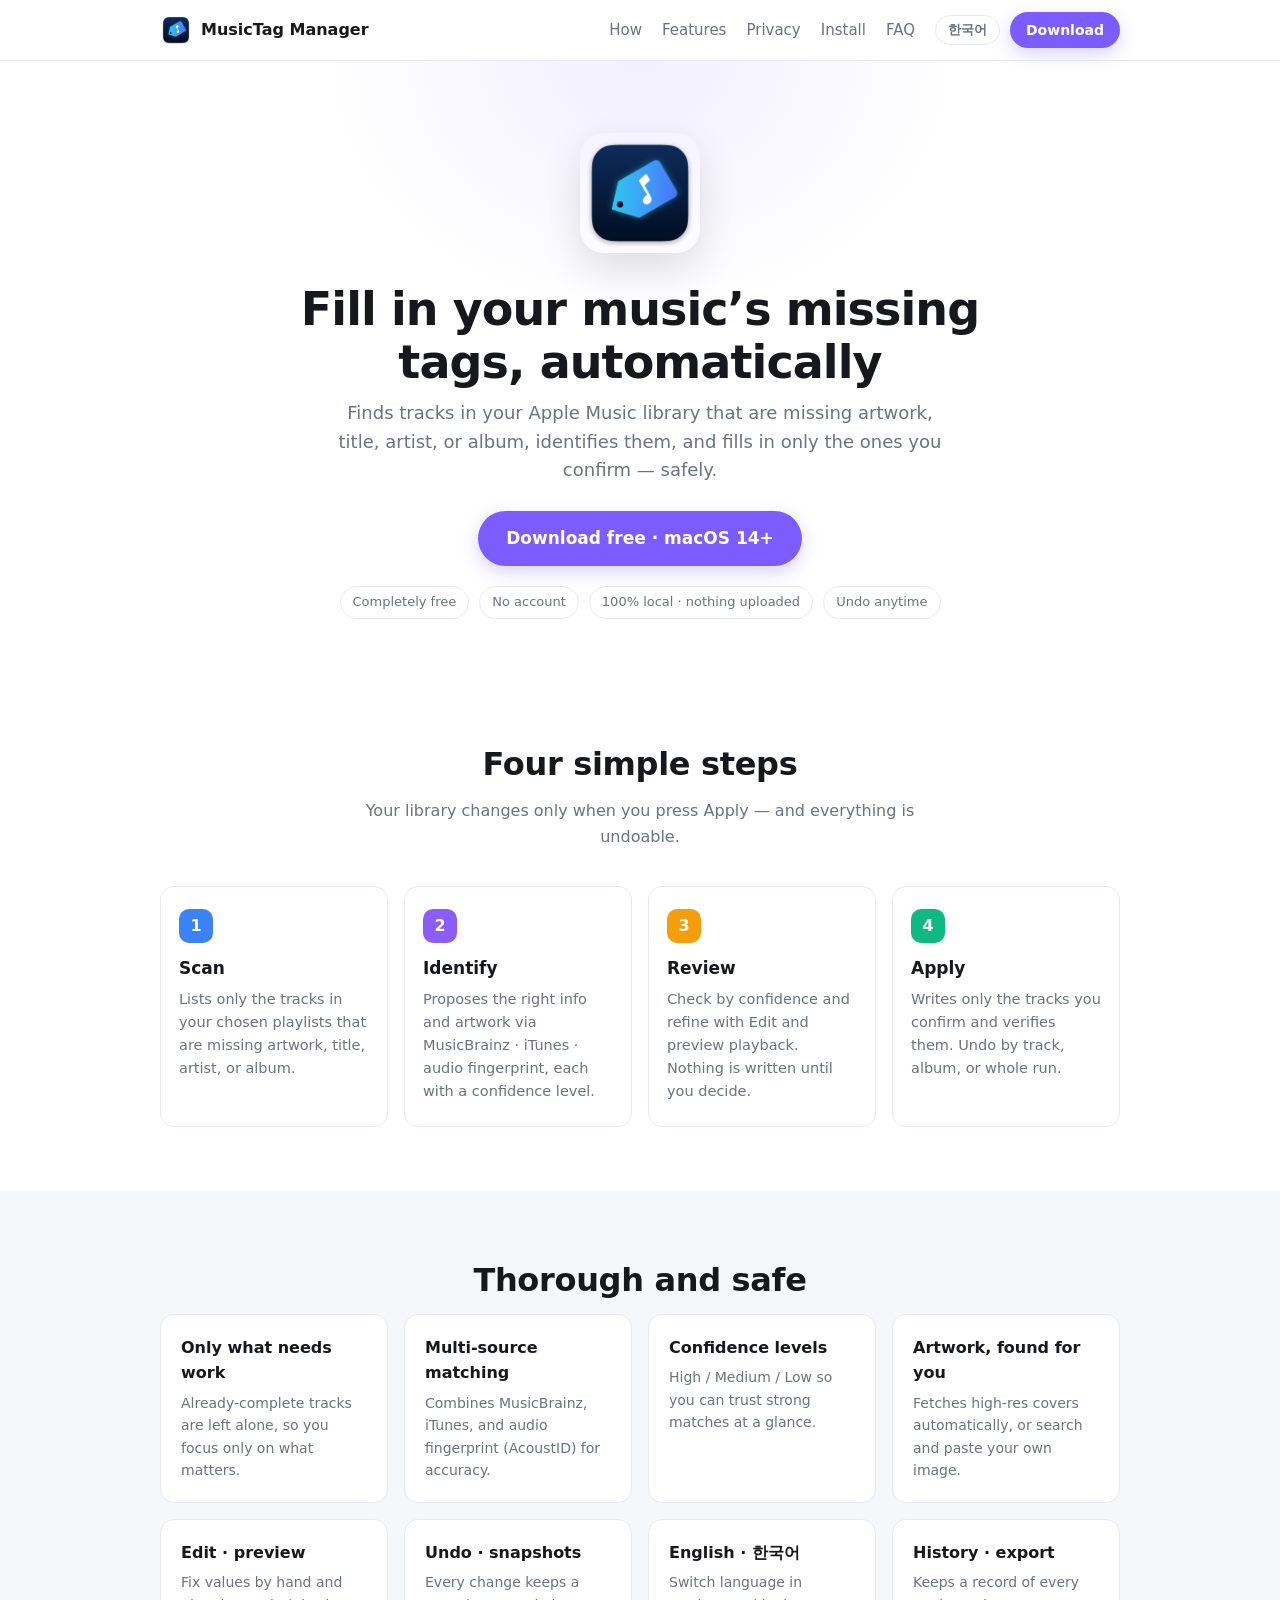
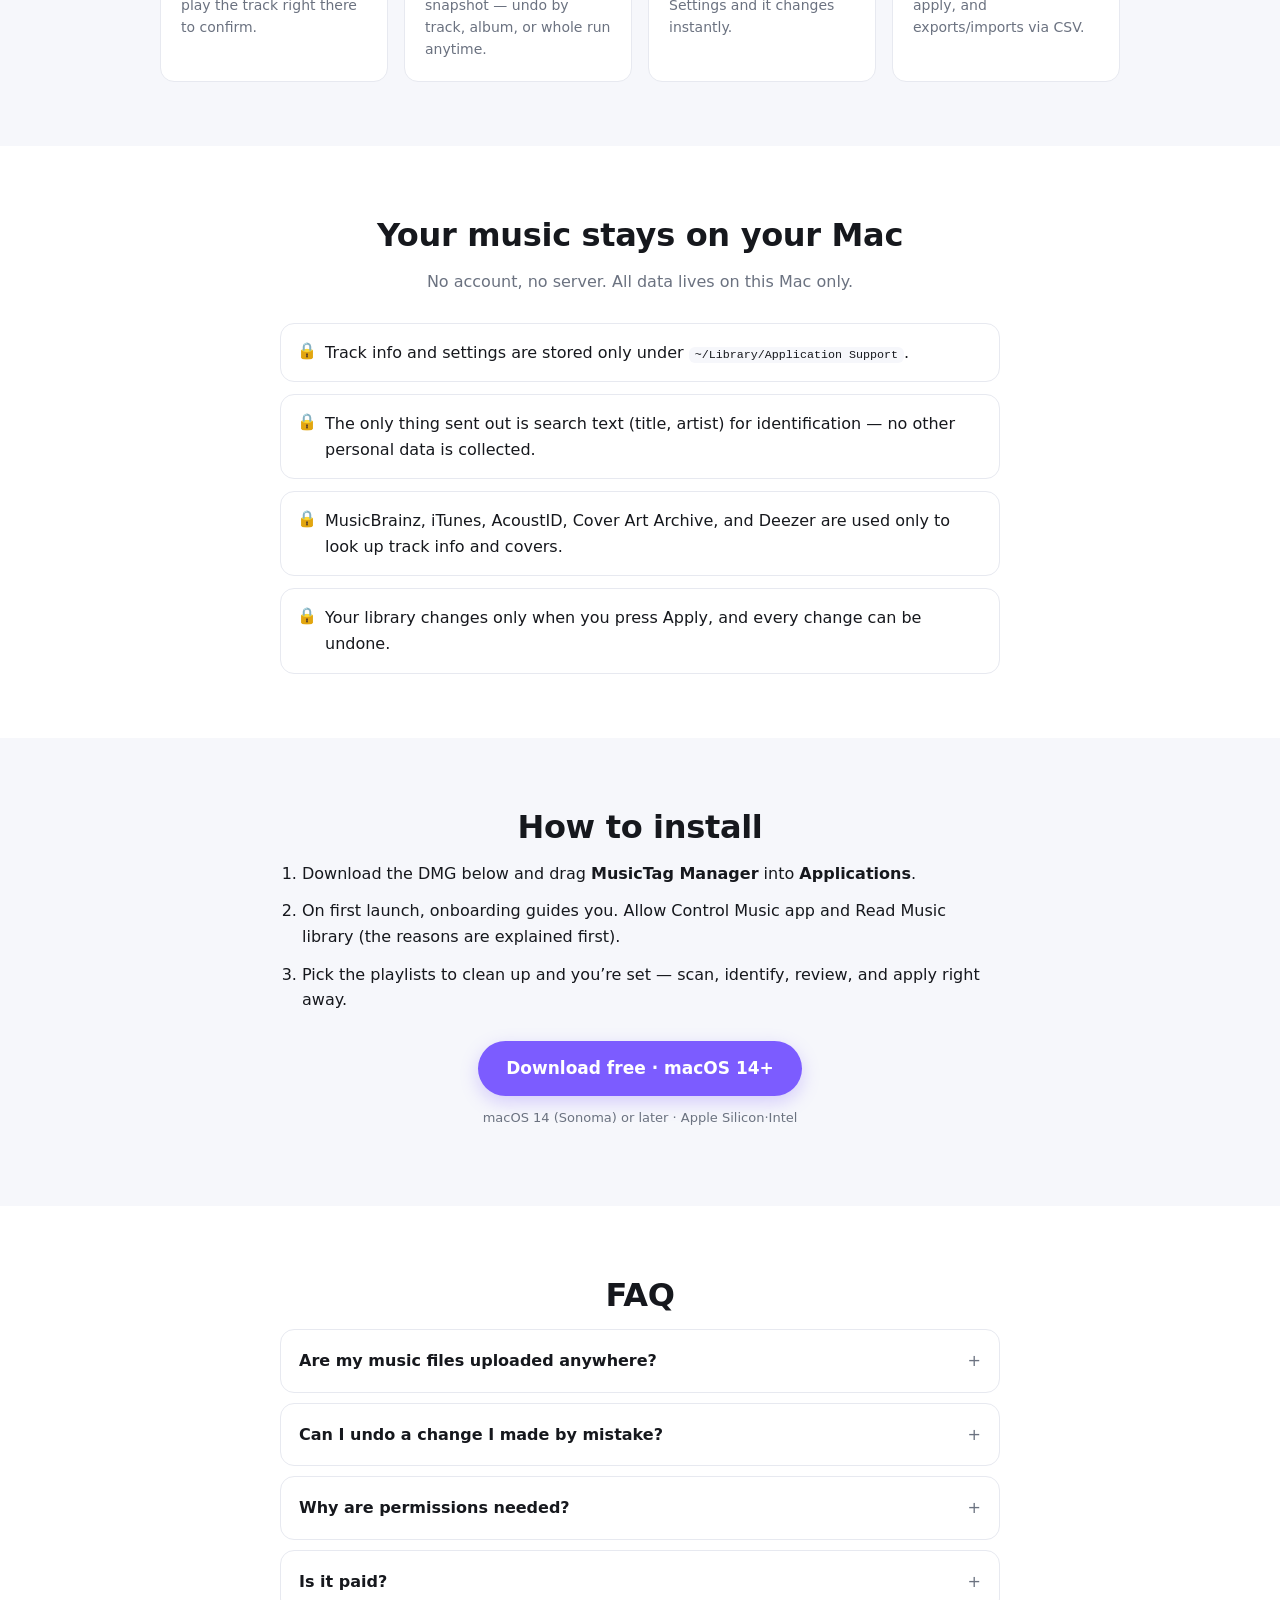
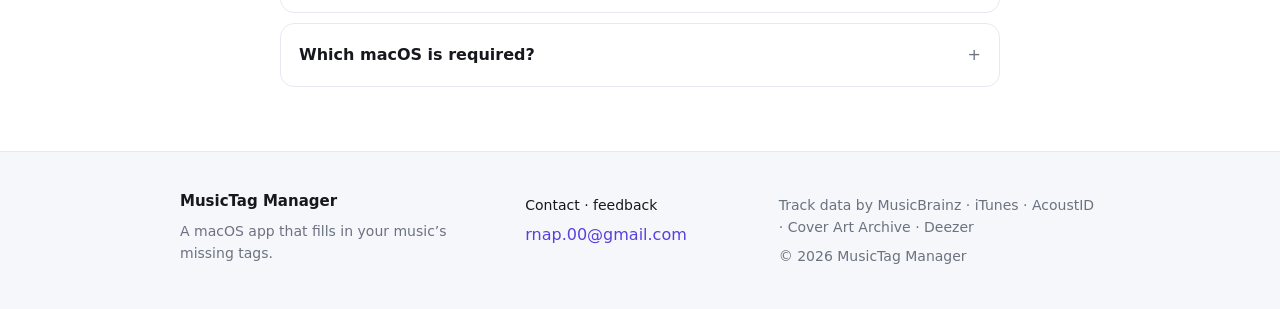
==== website/index.html @ 5c916a59 "MusicTag Manager 1.0.0" ====
<!DOCTYPE html>
<html lang="ko" data-lang="ko">
<head>
  <meta charset="UTF-8" />
  <meta name="viewport" content="width=device-width, initial-scale=1.0" />
  <title>MusicTag Manager — 비어 있는 곡 정보를 알아서 채우다</title>
  <meta name="description" content="Apple Music 보관함에서 앨범커버·제목·가수·앨범이 비어 있는 곡을 찾아 자동으로 식별하고, 확인한 곡만 안전하게 채워 주는 macOS 앱. 무료 · 계정 불필요 · 100% 로컬." />
  <meta property="og:title" content="MusicTag Manager" />
  <meta property="og:description" content="비어 있는 곡 정보를 알아서 채우는 macOS 앱. 무료 · 계정 불필요 · 100% 로컬." />
  <meta property="og:image" content="assets/icon.png" />
  <meta property="og:type" content="website" />
  <link rel="icon" href="assets/icon.png" />
  <link rel="stylesheet" href="styles.css" />
</head>
<body>
  <header class="nav">
    <a class="brand" href="#top">
      <img src="assets/icon.png" alt="MusicTag Manager" width="32" height="32" />
      <span>MusicTag&nbsp;Manager</span>
    </a>
    <nav class="nav-links">
      <a href="#how" data-i18n="nav.how">사용법</a>
      <a href="#features" data-i18n="nav.features">기능</a>
      <a href="#privacy" data-i18n="nav.privacy">개인정보</a>
      <a href="#install" data-i18n="nav.install">설치</a>
      <a href="#faq">FAQ</a>
    </nav>
    <div class="nav-actions">
      <button class="lang-toggle" id="langToggle" type="button" aria-label="Language">EN</button>
      <a class="btn btn-sm js-download" href="#install" data-i18n="nav.download">다운로드</a>
    </div>
  </header>

  <main id="top">
    <!-- Hero -->
    <section class="hero">
      <img class="hero-icon" src="assets/icon.png" alt="MusicTag Manager" width="120" height="120" />
      <h1 data-i18n="hero.title">비어 있는 곡 정보, 알아서 채우다</h1>
      <p class="hero-sub" data-i18n="hero.sub">Apple Music 보관함에서 앨범커버·제목·가수·앨범이 비어 있는 곡을 찾아 자동으로 식별하고, 당신이 확인한 곡만 안전하게 채웁니다.</p>
      <div class="hero-cta">
        <a class="btn btn-lg js-download" href="#install"><span data-i18n="hero.download">무료 다운로드</span> · macOS 14+</a>
      </div>
      <ul class="badges">
        <li data-i18n="badge.free">완전 무료</li>
        <li data-i18n="badge.noAccount">계정 불필요</li>
        <li data-i18n="badge.local">100% 로컬 · 외부 전송 없음</li>
        <li data-i18n="badge.undo">언제든 되돌리기</li>
      </ul>
    </section>

    <!-- How it works -->
    <section id="how" class="section">
      <h2 data-i18n="how.title">네 단계로 끝</h2>
      <p class="section-sub" data-i18n="how.sub">보관함은 ‘적용’을 누를 때만 바뀌고, 모든 변경은 되돌릴 수 있습니다.</p>
      <ol class="steps">
        <li class="step">
          <div class="step-badge" style="--c:#3B82F6">1</div>
          <h3 data-i18n="how.scan.t">스캔</h3>
          <p data-i18n="how.scan.d">선택한 플레이리스트에서 앨범커버·제목·가수·앨범이 비어 있는 곡만 추려 보여 줍니다.</p>
        </li>
        <li class="step">
          <div class="step-badge" style="--c:#8B5CF6">2</div>
          <h3 data-i18n="how.identify.t">식별</h3>
          <p data-i18n="how.identify.d">MusicBrainz · iTunes · 오디오 지문으로 올바른 정보와 앨범커버를 신뢰도와 함께 제안합니다.</p>
        </li>
        <li class="step">
          <div class="step-badge" style="--c:#F59E0B">3</div>
          <h3 data-i18n="how.review.t">검토</h3>
          <p data-i18n="how.review.d">신뢰도별로 확인하고, 직접 수정·미리 듣기로 다듬습니다. 결정 전엔 아무것도 기록되지 않습니다.</p>
        </li>
        <li class="step">
          <div class="step-badge" style="--c:#10B981">4</div>
          <h3 data-i18n="how.apply.t">적용</h3>
          <p data-i18n="how.apply.d">확인한 곡만 Music 보관함에 기록하고 다시 읽어 확인합니다. 곡·앨범·작업 단위로 되돌릴 수 있습니다.</p>
        </li>
      </ol>
    </section>

    <!-- Features -->
    <section id="features" class="section alt">
      <h2 data-i18n="feat.title">꼼꼼하고 안전하게</h2>
      <div class="cards">
        <div class="card">
          <h3 data-i18n="feat.scan.t">빈 항목만 콕 집어</h3>
          <p data-i18n="feat.scan.d">이미 완비된 곡은 건드리지 않아, 손봐야 할 곡에만 집중합니다.</p>
        </div>
        <div class="card">
          <h3 data-i18n="feat.sources.t">여러 소스로 식별</h3>
          <p data-i18n="feat.sources.d">MusicBrainz·iTunes·오디오 지문(AcoustID)을 함께 써서 더 정확하게 찾습니다.</p>
        </div>
        <div class="card">
          <h3 data-i18n="feat.confidence.t">신뢰도 표시</h3>
          <p data-i18n="feat.confidence.d">높음·보통·낮음으로 표시돼 확실한 결과를 한눈에 믿고 쓸 수 있습니다.</p>
        </div>
        <div class="card">
          <h3 data-i18n="feat.artwork.t">앨범커버 자동·검색</h3>
          <p data-i18n="feat.artwork.d">고해상도 커버를 자동으로 찾고, 직접 검색하거나 이미지를 붙여 넣을 수도 있습니다.</p>
        </div>
        <div class="card">
          <h3 data-i18n="feat.edit.t">직접 수정 · 미리 듣기</h3>
          <p data-i18n="feat.edit.d">값을 손으로 고치고, 그 자리에서 곡을 재생해 확인할 수 있습니다.</p>
        </div>
        <div class="card">
          <h3 data-i18n="feat.undo.t">되돌리기 · 스냅샷</h3>
          <p data-i18n="feat.undo.d">적용 전 상태를 스냅샷으로 남겨, 곡·앨범·작업 단위로 언제든 되돌립니다.</p>
        </div>
        <div class="card">
          <h3 data-i18n="feat.lang.t">한국어 · English</h3>
          <p data-i18n="feat.lang.d">설정에서 언어를 바꾸면 즉시 전환됩니다.</p>
        </div>
        <div class="card">
          <h3 data-i18n="feat.history.t">작업 이력 · 내보내기</h3>
          <p data-i18n="feat.history.d">모든 적용 기록을 남기고, CSV로 내보내거나 가져올 수 있습니다.</p>
        </div>
      </div>
    </section>

    <!-- Privacy -->
    <section id="privacy" class="section">
      <h2 data-i18n="priv.title">당신의 음악은 당신의 기기에</h2>
      <p class="section-sub center" data-i18n="priv.sub">계정도, 서버도 없습니다. 모든 데이터는 이 Mac에만 저장됩니다.</p>
      <ul class="priv-list">
        <li data-i18n="priv.1">곡 정보와 설정은 <code>~/Library/Application&nbsp;Support</code> 아래에만 저장됩니다.</li>
        <li data-i18n="priv.2">외부로 보내는 것은 식별을 위한 제목·가수 등 검색어뿐이며, 그 외 개인정보는 수집하지 않습니다.</li>
        <li data-i18n="priv.3">MusicBrainz·iTunes·AcoustID·Cover Art Archive·Deezer는 곡 정보와 커버를 조회하는 데만 쓰입니다.</li>
        <li data-i18n="priv.4">보관함은 당신이 ‘적용’을 누를 때만 바뀌고, 언제든 되돌릴 수 있습니다.</li>
      </ul>
    </section>

    <!-- Install -->
    <section id="install" class="section alt">
      <h2 data-i18n="install.title">설치 방법</h2>
      <ol class="install-steps">
        <li><span data-i18n="install.1">아래 버튼으로 DMG를 내려받아 <b>MusicTag&nbsp;Manager</b>를 <b>응용 프로그램</b>으로 끌어다 놓습니다.</span></li>
        <li><span data-i18n="install.2">처음 실행하면 온보딩이 안내합니다. Music 앱 제어와 보관함 읽기 권한을 허용해 주세요(이유를 먼저 설명합니다).</span></li>
        <li><span data-i18n="install.3">정리할 플레이리스트를 고르면 준비 끝 — 스캔·식별·검토·적용으로 바로 이어집니다.</span></li>
      </ol>
      <div class="install-cta">
        <a class="btn btn-lg js-download" href="#"><span data-i18n="hero.download">무료 다운로드</span> · macOS 14+</a>
        <p class="req" data-i18n="install.req">macOS 14(Sonoma) 이상 · Apple&nbsp;Silicon·Intel</p>
      </div>
    </section>

    <!-- FAQ -->
    <section id="faq" class="section">
      <h2>FAQ</h2>
      <div class="faq">
        <details>
          <summary data-i18n="faq.q1">내 음악 파일이 외부로 전송되나요?</summary>
          <p data-i18n="faq.a1">아니요. 오디오 파일은 기기를 벗어나지 않습니다. 식별을 위해 제목·가수 같은 텍스트 검색어와 오디오 지문(해시)만 조회에 사용됩니다.</p>
        </details>
        <details>
          <summary data-i18n="faq.q2">실수로 바꾼 걸 되돌릴 수 있나요?</summary>
          <p data-i18n="faq.a2">네. 적용 전 상태를 스냅샷으로 남겨, 곡·앨범·작업 단위로 언제든 되돌릴 수 있습니다.</p>
        </details>
        <details>
          <summary data-i18n="faq.q3">왜 권한이 필요한가요?</summary>
          <p data-i18n="faq.a3">보관함의 곡 정보를 ‘읽기’ 위해 미디어 접근, 변경을 ‘쓰기’ 위해 Music 앱 제어 권한이 필요합니다. 두 권한 모두 Mac 안에서만 쓰입니다.</p>
        </details>
        <details>
          <summary data-i18n="faq.q4">유료인가요?</summary>
          <p data-i18n="faq.a4">무료입니다. 계정 생성이나 개인정보 제공도 필요 없습니다.</p>
        </details>
        <details>
          <summary data-i18n="faq.q5">어떤 macOS가 필요한가요?</summary>
          <p data-i18n="faq.a5">macOS 14 (Sonoma) 이상에서 동작합니다. Apple Silicon과 Intel 모두 지원합니다.</p>
        </details>
      </div>
    </section>
  </main>

  <footer class="footer">
    <div class="footer-inner">
      <div>
        <strong>MusicTag Manager</strong>
        <p class="muted" data-i18n="footer.tag">비어 있는 곡 정보를 알아서 채우는 macOS 앱.</p>
      </div>
      <div>
        <p data-i18n="footer.contact">문의·피드백</p>
        <a href="mailto:rnap.00@gmail.com">rnap.00@gmail.com</a>
      </div>
      <div>
        <p class="muted" data-i18n="footer.credits">곡 정보 제공: MusicBrainz · iTunes · AcoustID · Cover Art Archive · Deezer</p>
        <p class="muted">© <span id="year"></span> MusicTag Manager</p>
      </div>
    </div>
  </footer>

  <script src="app.js"></script>
</body>
</html>
---- website/styles.css ----
:root {
  --bg: #ffffff;
  --bg-alt: #f6f7fb;
  --text: #16181d;
  --muted: #6b7280;
  --line: #e7e9f0;
  --accent: #7c5cff;
  --accent-ink: #5a3fe0;
  --radius: 14px;
  --maxw: 960px;
  font-family: -apple-system, BlinkMacSystemFont, "SF Pro Text", "Helvetica Neue",
    "Apple SD Gothic Neo", "Pretendard", system-ui, sans-serif;
}

* { box-sizing: border-box; }

html { scroll-behavior: smooth; }

body {
  margin: 0;
  color: var(--text);
  background: var(--bg);
  line-height: 1.6;
  -webkit-font-smoothing: antialiased;
}

a { color: var(--accent-ink); text-decoration: none; }
a:hover { text-decoration: underline; }

/* Nav */
.nav {
  position: sticky; top: 0; z-index: 10;
  display: flex; align-items: center; gap: 20px;
  padding: 12px max(16px, calc((100% - var(--maxw)) / 2));
  background: rgba(255, 255, 255, 0.82);
  backdrop-filter: saturate(180%) blur(14px);
  border-bottom: 1px solid var(--line);
}
.brand { display: flex; align-items: center; gap: 9px; font-weight: 700; color: var(--text); }
.brand:hover { text-decoration: none; }
.brand img { border-radius: 8px; }
.nav-links { display: flex; gap: 20px; margin-left: auto; }
.nav-links a { color: var(--muted); font-size: 15px; }
.nav-links a:hover { color: var(--text); text-decoration: none; }
.nav-actions { display: flex; align-items: center; gap: 10px; }
.lang-toggle {
  border: 1px solid var(--line); background: #fff; color: var(--muted);
  border-radius: 999px; padding: 5px 12px; font-size: 13px; font-weight: 600; cursor: pointer;
}
.lang-toggle:hover { color: var(--text); border-color: #cfd3e0; }

/* Buttons */
.btn {
  display: inline-block; background: var(--accent); color: #fff !important;
  border-radius: 999px; font-weight: 600; text-align: center;
  box-shadow: 0 6px 18px rgba(124, 92, 255, 0.28);
}
.btn:hover { text-decoration: none; background: var(--accent-ink); }
.btn-sm { padding: 7px 16px; font-size: 14px; }
.btn-lg { padding: 14px 28px; font-size: 17px; }

/* Hero */
.hero {
  text-align: center;
  padding: 72px 20px 56px;
  max-width: 760px; margin: 0 auto;
  background:
    radial-gradient(60% 60% at 50% 0%, rgba(124, 92, 255, 0.10), transparent 70%);
}
.hero-icon { border-radius: 24px; box-shadow: 0 16px 40px rgba(0,0,0,0.12); }
.hero h1 { font-size: clamp(30px, 5vw, 46px); line-height: 1.15; margin: 22px 0 10px; letter-spacing: -0.02em; }
.hero-sub { font-size: 18px; color: var(--muted); margin: 0 auto 26px; max-width: 620px; }
.hero-cta { margin-bottom: 20px; }
.badges {
  list-style: none; padding: 0; margin: 0;
  display: flex; flex-wrap: wrap; justify-content: center; gap: 8px 10px;
}
.badges li {
  font-size: 13px; color: var(--muted);
  border: 1px solid var(--line); border-radius: 999px; padding: 5px 12px; background: #fff;
}

/* Sections */
.section { padding: 64px max(20px, calc((100% - var(--maxw)) / 2)); }
.section.alt { background: var(--bg-alt); }
.section h2 { font-size: clamp(24px, 3.4vw, 32px); text-align: center; margin: 0 0 8px; letter-spacing: -0.01em; }
.section-sub { text-align: center; color: var(--muted); margin: 0 auto 36px; max-width: 620px; }
.section-sub.center { margin-bottom: 28px; }

/* Steps */
.steps { list-style: none; padding: 0; margin: 0; display: grid; grid-template-columns: repeat(4, 1fr); gap: 16px; }
.step { background: #fff; border: 1px solid var(--line); border-radius: var(--radius); padding: 22px 18px; }
.section.alt .step { background: var(--bg-alt); }
.step-badge {
  width: 34px; height: 34px; border-radius: 10px; display: grid; place-items: center;
  font-weight: 700; color: #fff; background: var(--c, var(--accent)); margin-bottom: 12px;
}
.step h3 { margin: 0 0 6px; font-size: 17px; }
.step p { margin: 0; color: var(--muted); font-size: 14.5px; }

/* Feature cards */
.cards { display: grid; grid-template-columns: repeat(4, 1fr); gap: 16px; }
.card { background: #fff; border: 1px solid var(--line); border-radius: var(--radius); padding: 20px; }
.card h3 { margin: 0 0 6px; font-size: 16px; }
.card p { margin: 0; color: var(--muted); font-size: 14px; }

/* Privacy */
.priv-list { max-width: 720px; margin: 0 auto; padding: 0; list-style: none; display: grid; gap: 12px; }
.priv-list li {
  background: #fff; border: 1px solid var(--line); border-radius: var(--radius);
  padding: 16px 18px; color: var(--text); position: relative; padding-left: 44px;
}
.priv-list li::before {
  content: "🔒"; position: absolute; left: 16px; top: 14px; font-size: 16px;
}
code { background: var(--bg-alt); padding: 1px 6px; border-radius: 6px; font-size: 0.9em; }

/* Install */
.install-steps { max-width: 720px; margin: 0 auto 28px; padding-left: 22px; display: grid; gap: 12px; }
.install-steps li { color: var(--text); }
.install-cta { text-align: center; }
.req { color: var(--muted); font-size: 13px; margin-top: 12px; }

/* FAQ */
.faq { max-width: 720px; margin: 0 auto; display: grid; gap: 10px; }
.faq details {
  background: #fff; border: 1px solid var(--line); border-radius: var(--radius); padding: 4px 18px;
}
.faq summary { cursor: pointer; font-weight: 600; padding: 14px 0; list-style: none; }
.faq summary::-webkit-details-marker { display: none; }
.faq summary::after { content: "+"; float: right; color: var(--muted); font-weight: 400; }
.faq details[open] summary::after { content: "–"; }
.faq p { margin: 0 0 14px; color: var(--muted); }

/* Footer */
.footer { border-top: 1px solid var(--line); background: var(--bg-alt); }
.footer-inner {
  max-width: var(--maxw); margin: 0 auto; padding: 36px 20px;
  display: grid; grid-template-columns: 1.4fr 1fr 1.4fr; gap: 24px;
}
.footer strong { font-size: 15px; }
.footer p { margin: 6px 0; font-size: 14px; }
.muted { color: var(--muted); }

/* Responsive */
@media (max-width: 860px) {
  .steps, .cards { grid-template-columns: repeat(2, 1fr); }
  .nav-links { display: none; }
  .footer-inner { grid-template-columns: 1fr; }
}
@media (max-width: 480px) {
  .steps, .cards { grid-template-columns: 1fr; }
}
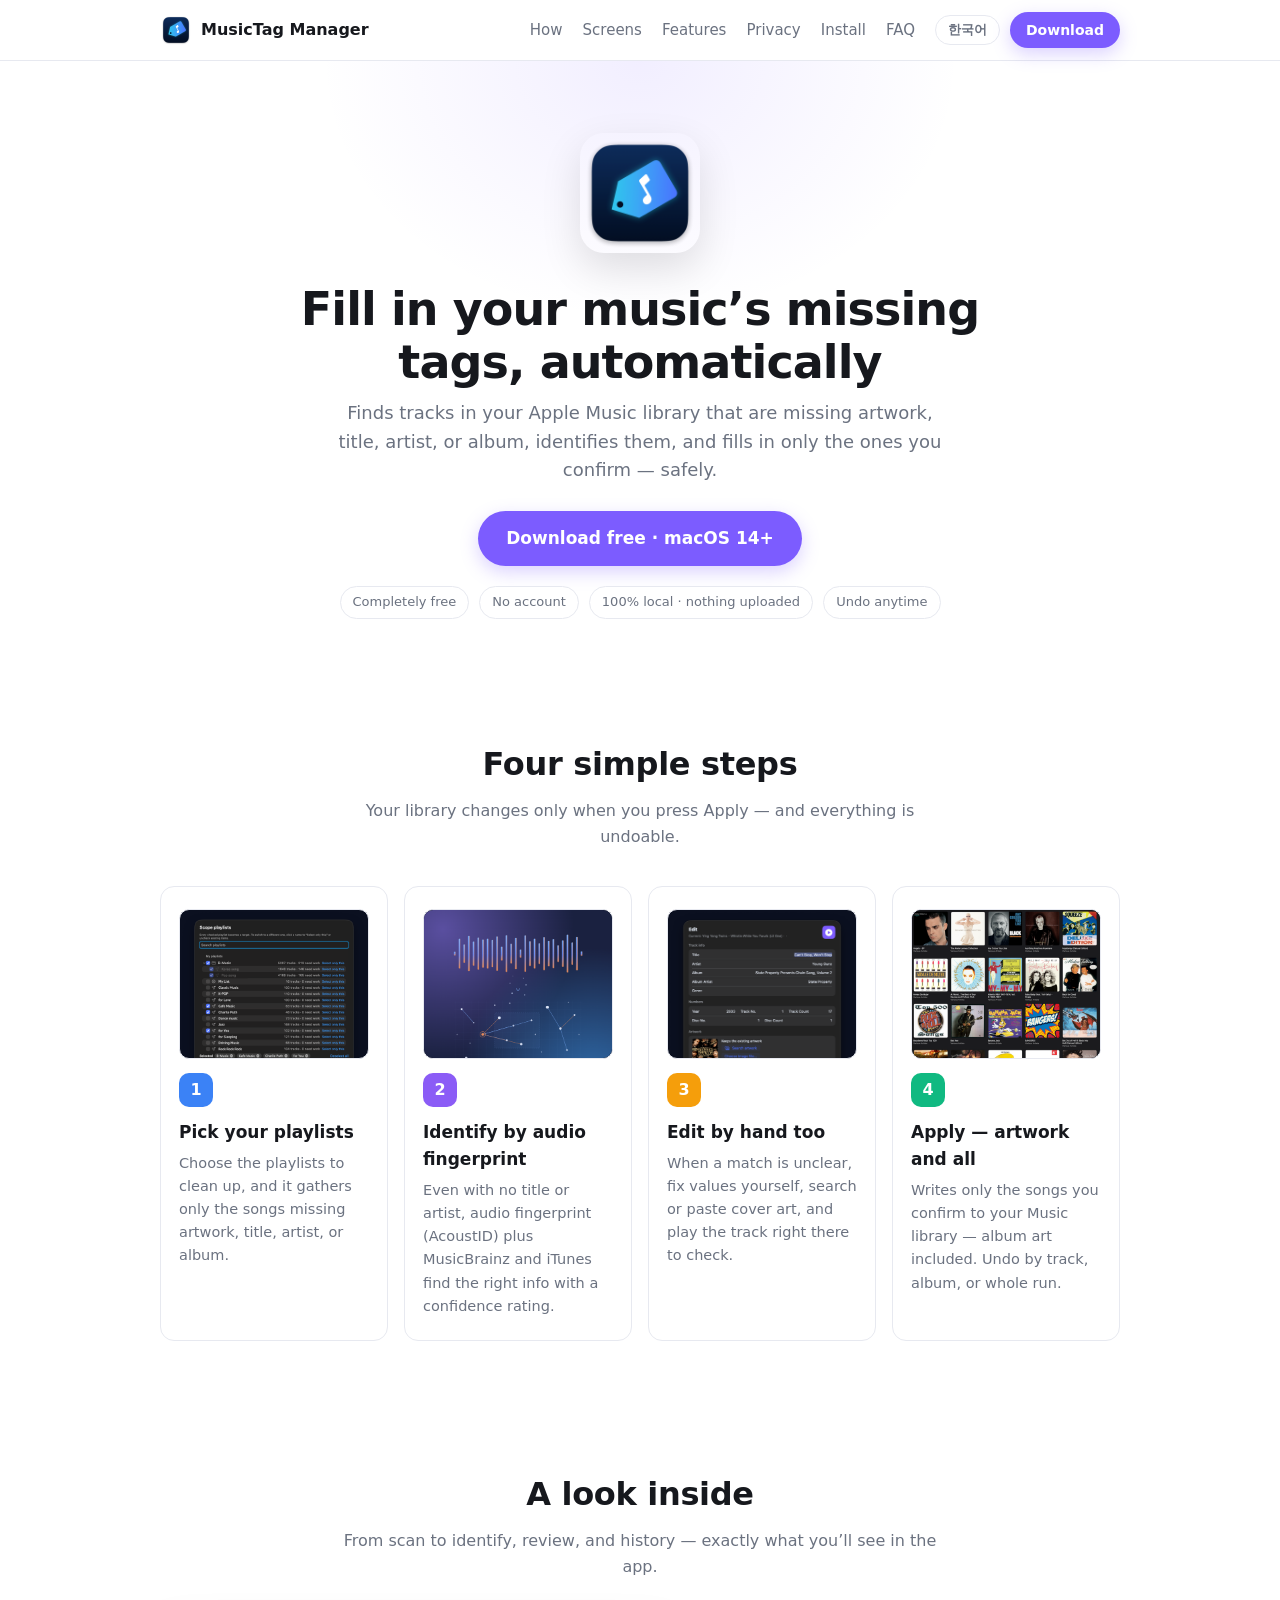
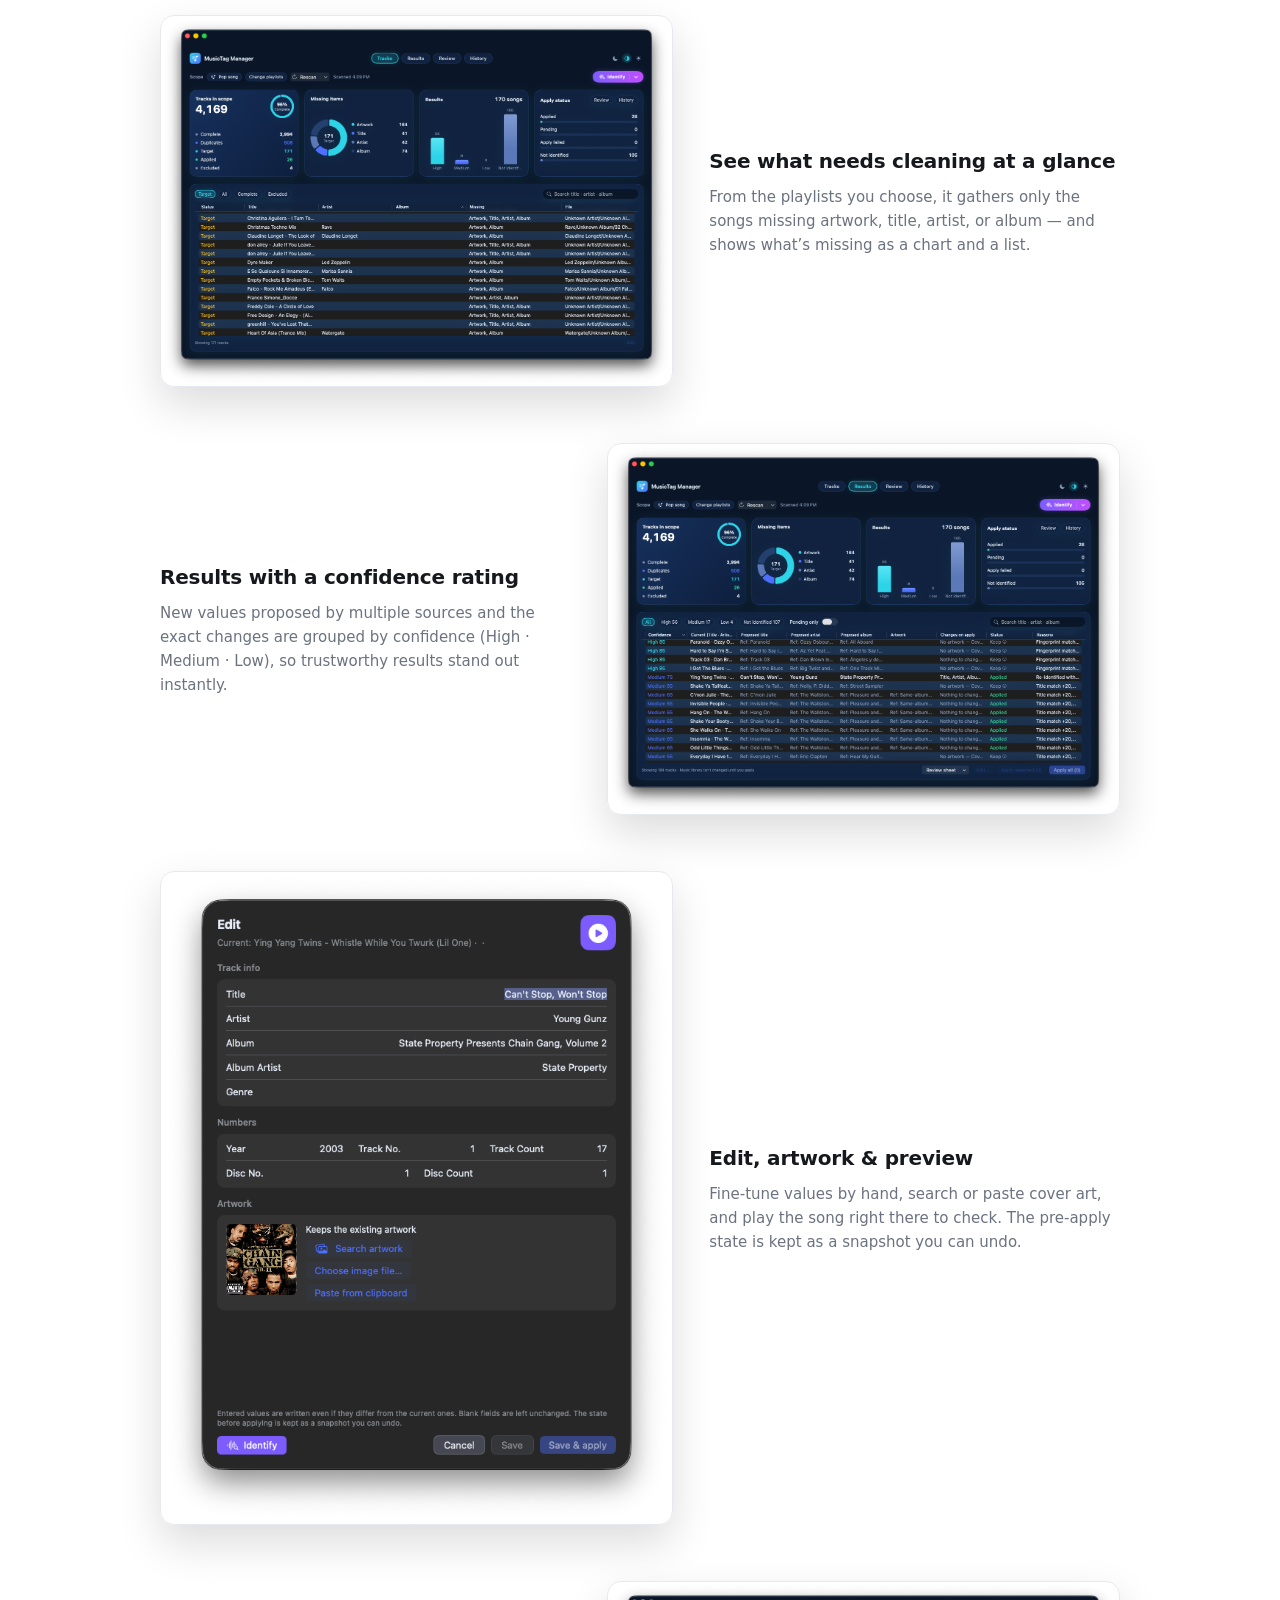
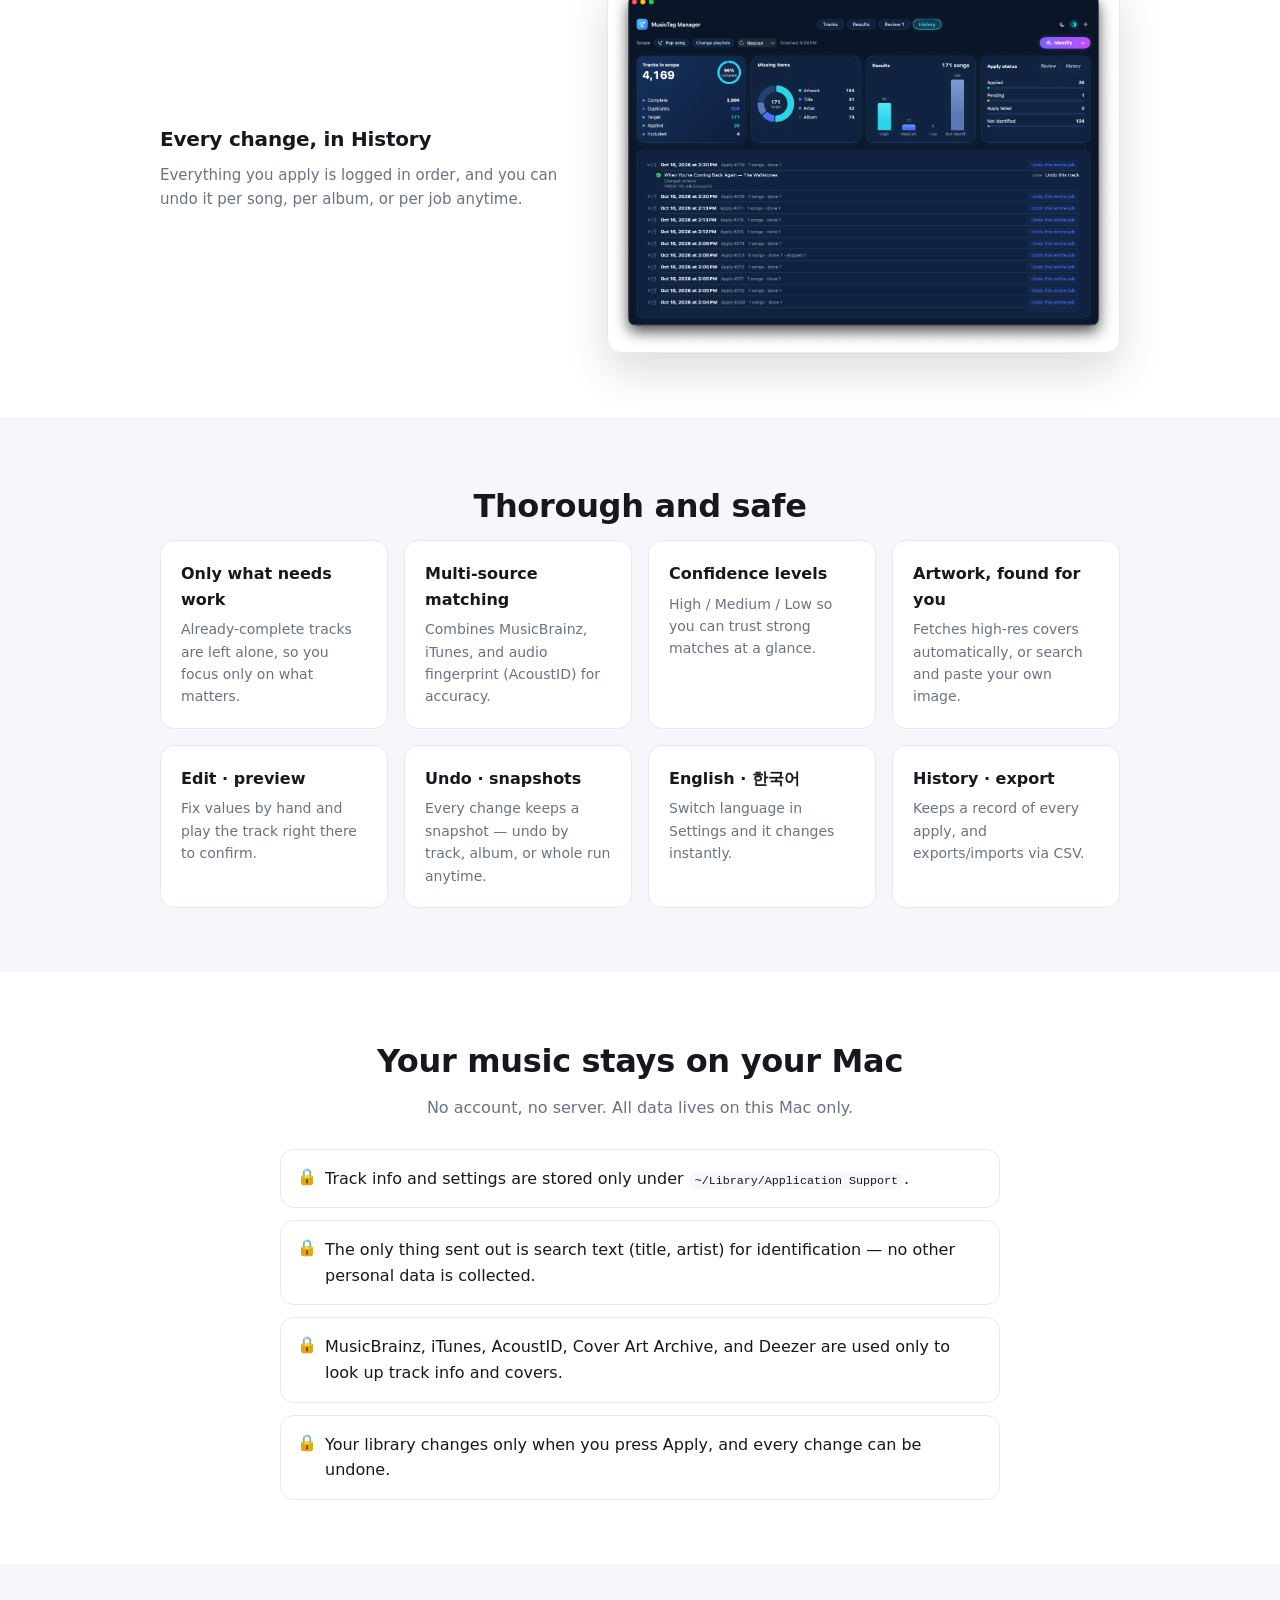
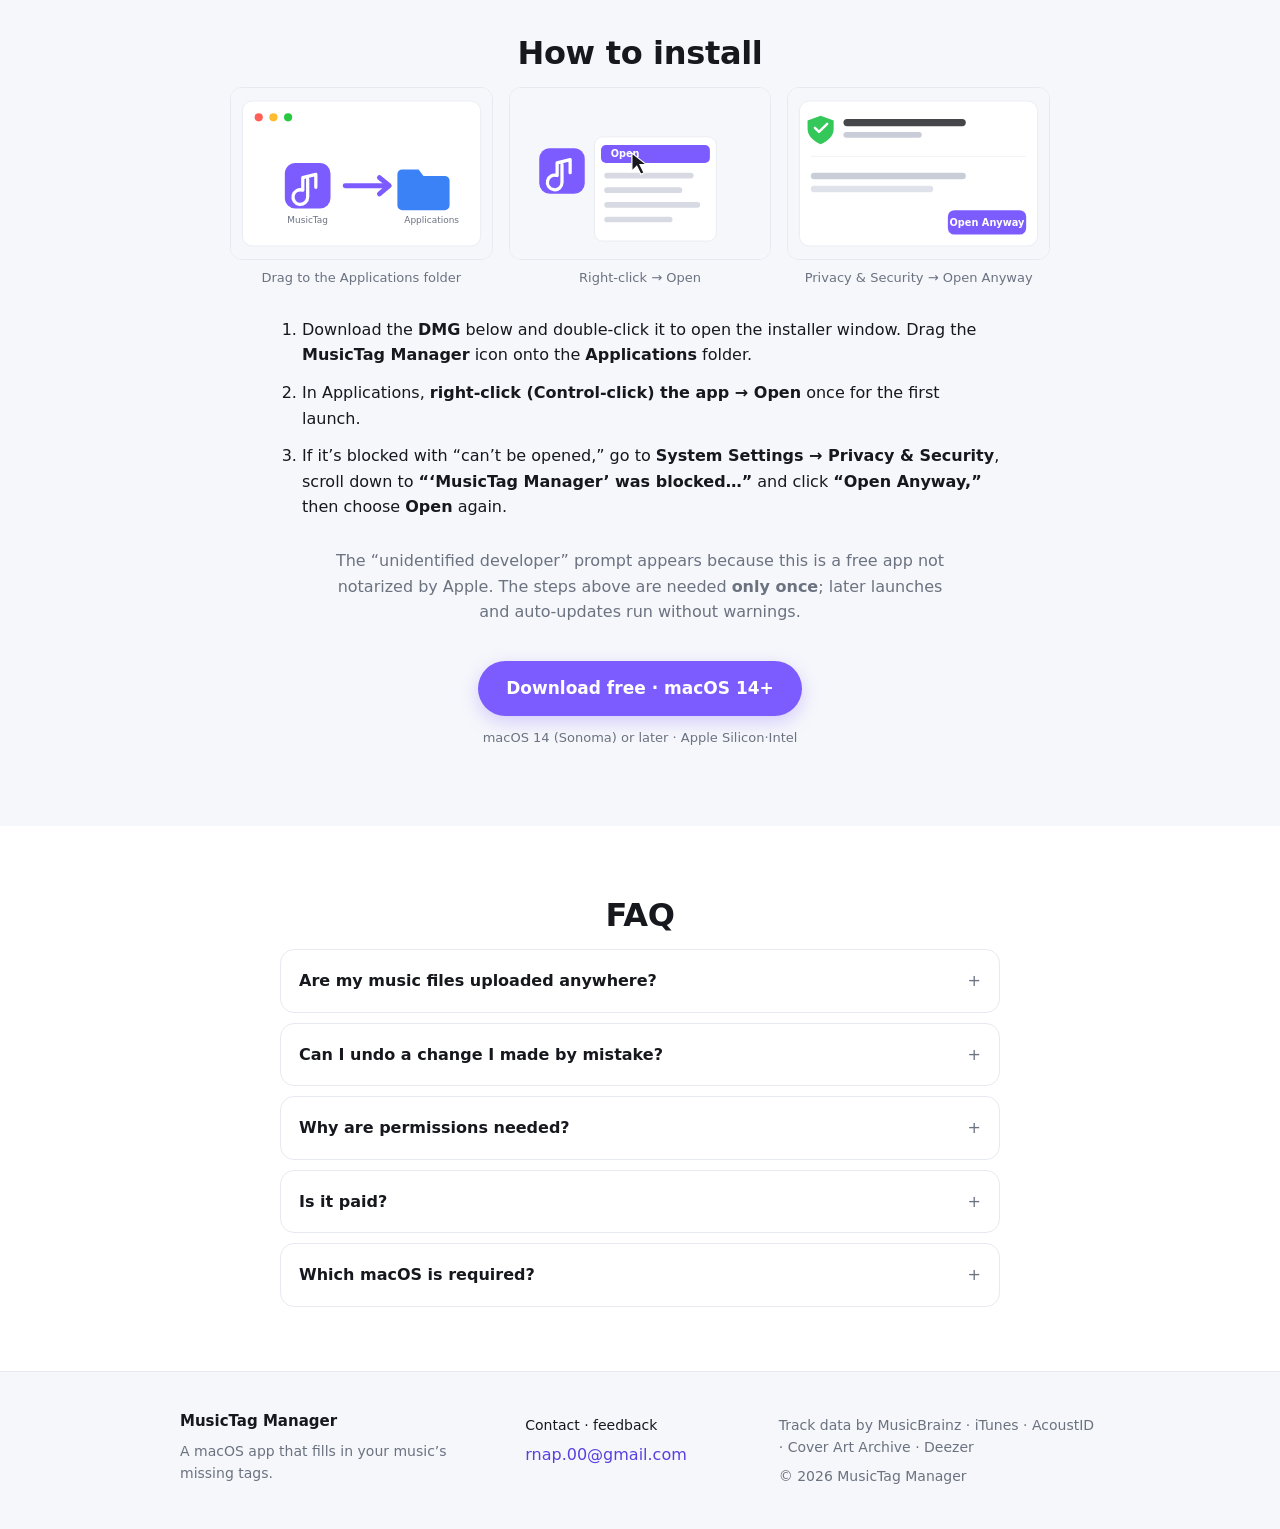
==== commit 872266e4: "v1.0.1: onboarding screenshots, website updates, apply/review fixes App - Onboarding '사용 방법': real a" ====
--- a/website/index.html
+++ b/website/index.html
@@ -20,6 +20,7 @@
     </a>
     <nav class="nav-links">
       <a href="#how" data-i18n="nav.how">사용법</a>
+      <a href="#screens" data-i18n="nav.screens">화면</a>
       <a href="#features" data-i18n="nav.features">기능</a>
       <a href="#privacy" data-i18n="nav.privacy">개인정보</a>
       <a href="#install" data-i18n="nav.install">설치</a>
@@ -54,26 +55,66 @@
       <p class="section-sub" data-i18n="how.sub">보관함은 ‘적용’을 누를 때만 바뀌고, 모든 변경은 되돌릴 수 있습니다.</p>
       <ol class="steps">
         <li class="step">
+          <img class="step-shot" src="assets/step-1-playlist.png" alt="" loading="lazy" />
           <div class="step-badge" style="--c:#3B82F6">1</div>
-          <h3 data-i18n="how.scan.t">스캔</h3>
-          <p data-i18n="how.scan.d">선택한 플레이리스트에서 앨범커버·제목·가수·앨범이 비어 있는 곡만 추려 보여 줍니다.</p>
-        </li>
-        <li class="step">
+          <h3 data-i18n="how.scan.t">플레이 리스트 선택</h3>
+          <p data-i18n="how.scan.d">정리할 플레이리스트를 고르면, 그 안에서 앨범커버·제목·가수·앨범이 비어 있는 곡만 추려 줍니다.</p>
+        </li>
+        <li class="step">
+          <img class="step-shot" src="assets/step-2-fingerprint.png" alt="" loading="lazy" />
           <div class="step-badge" style="--c:#8B5CF6">2</div>
-          <h3 data-i18n="how.identify.t">식별</h3>
-          <p data-i18n="how.identify.d">MusicBrainz · iTunes · 오디오 지문으로 올바른 정보와 앨범커버를 신뢰도와 함께 제안합니다.</p>
-        </li>
-        <li class="step">
+          <h3 data-i18n="how.identify.t">오디오 지문 식별</h3>
+          <p data-i18n="how.identify.d">제목·가수가 없어도 오디오 지문(AcoustID)과 MusicBrainz·iTunes로 올바른 정보를 신뢰도와 함께 찾습니다.</p>
+        </li>
+        <li class="step">
+          <img class="step-shot" src="assets/step-3-edit.png" alt="" loading="lazy" />
           <div class="step-badge" style="--c:#F59E0B">3</div>
-          <h3 data-i18n="how.review.t">검토</h3>
-          <p data-i18n="how.review.d">신뢰도별로 확인하고, 직접 수정·미리 듣기로 다듬습니다. 결정 전엔 아무것도 기록되지 않습니다.</p>
-        </li>
-        <li class="step">
+          <h3 data-i18n="how.review.t">직접 수정도 가능</h3>
+          <p data-i18n="how.review.d">식별이 애매하면 직접 값을 고치고, 커버를 검색·붙여넣고, 그 자리에서 재생해 확인할 수 있습니다.</p>
+        </li>
+        <li class="step">
+          <img class="step-shot" src="assets/step-4-apply.png" alt="" loading="lazy" />
           <div class="step-badge" style="--c:#10B981">4</div>
-          <h3 data-i18n="how.apply.t">적용</h3>
-          <p data-i18n="how.apply.d">확인한 곡만 Music 보관함에 기록하고 다시 읽어 확인합니다. 곡·앨범·작업 단위로 되돌릴 수 있습니다.</p>
+          <h3 data-i18n="how.apply.t">앨범아트까지 바로 적용</h3>
+          <p data-i18n="how.apply.d">확인한 곡만 Music 보관함에 기록합니다 — 앨범아트까지 한 번에. 곡·앨범·작업 단위로 되돌릴 수 있습니다.</p>
         </li>
       </ol>
+    </section>
+
+    <!-- Screenshots -->
+    <section id="screens" class="section">
+      <h2 data-i18n="screens.title">실제 화면 둘러보기</h2>
+      <p class="section-sub" data-i18n="screens.sub">스캔부터 식별·검토·이력까지, 앱에서 보게 될 화면 그대로입니다.</p>
+      <div class="shots">
+        <figure class="shot">
+          <img src="assets/shot-scan.png" alt="정리 대상 스캔 화면" width="1392" height="1007" loading="lazy" />
+          <figcaption>
+            <h3 data-i18n="screens.scan.t">한눈에 보이는 정리 대상</h3>
+            <p data-i18n="screens.scan.d">선택한 플레이리스트에서 앨범커버·제목·가수·앨범이 비어 있는 곡만 추려, 무엇이 비었는지 그래프와 목록으로 보여 줍니다.</p>
+          </figcaption>
+        </figure>
+        <figure class="shot">
+          <img src="assets/shot-results.png" alt="식별 결과 화면" width="1392" height="1007" loading="lazy" />
+          <figcaption>
+            <h3 data-i18n="screens.results.t">식별 결과를 신뢰도와 함께</h3>
+            <p data-i18n="screens.results.d">여러 소스가 제안한 새 값과 바뀔 내용을 신뢰도(높음·보통·낮음)별로 정리해, 믿을 수 있는 결과를 한눈에 확인합니다.</p>
+          </figcaption>
+        </figure>
+        <figure class="shot">
+          <img src="assets/shot-edit.png" alt="직접 수정 화면" width="692" height="882" loading="lazy" />
+          <figcaption>
+            <h3 data-i18n="screens.edit.t">직접 수정 · 앨범커버 · 미리 듣기</h3>
+            <p data-i18n="screens.edit.d">값을 손으로 다듬고, 커버를 검색하거나 붙여 넣고, 그 자리에서 곡을 재생해 확인합니다. 적용 전 상태는 스냅샷으로 남아 되돌릴 수 있습니다.</p>
+          </figcaption>
+        </figure>
+        <figure class="shot">
+          <img src="assets/shot-history.png" alt="작업 이력 화면" width="1392" height="1007" loading="lazy" />
+          <figcaption>
+            <h3 data-i18n="screens.history.t">모든 변경은 작업 이력에</h3>
+            <p data-i18n="screens.history.d">적용한 내용이 시간순으로 기록되고, 곡·앨범·작업 단위로 언제든 되돌릴 수 있습니다.</p>
+          </figcaption>
+        </figure>
+      </div>
     </section>
 
     <!-- Features -->
@@ -130,11 +171,26 @@
     <!-- Install -->
     <section id="install" class="section alt">
       <h2 data-i18n="install.title">설치 방법</h2>
+      <div class="install-figs">
+        <figure>
+          <img src="assets/step-drag.svg" alt="" width="320" height="210" />
+          <figcaption data-i18n="install.fig1">응용 프로그램 폴더로 드래그</figcaption>
+        </figure>
+        <figure>
+          <img src="assets/step-open.svg" alt="" width="320" height="210" />
+          <figcaption data-i18n="install.fig2">우클릭 → 열기</figcaption>
+        </figure>
+        <figure>
+          <img src="assets/step-security.svg" alt="" width="320" height="210" />
+          <figcaption data-i18n="install.fig3">개인정보 보호 및 보안 → 확인 없이 열기</figcaption>
+        </figure>
+      </div>
       <ol class="install-steps">
-        <li><span data-i18n="install.1">아래 버튼으로 DMG를 내려받아 <b>MusicTag&nbsp;Manager</b>를 <b>응용 프로그램</b>으로 끌어다 놓습니다.</span></li>
-        <li><span data-i18n="install.2">처음 실행하면 온보딩이 안내합니다. Music 앱 제어와 보관함 읽기 권한을 허용해 주세요(이유를 먼저 설명합니다).</span></li>
-        <li><span data-i18n="install.3">정리할 플레이리스트를 고르면 준비 끝 — 스캔·식별·검토·적용으로 바로 이어집니다.</span></li>
+        <li><span data-i18n="install.1">아래 버튼으로 <b>DMG</b>를 내려받아 두 번 클릭하면 설치 창이 열립니다. <b>MusicTag&nbsp;Manager</b> 아이콘을 <b>응용 프로그램</b> 폴더로 끌어다 놓습니다.</span></li>
+        <li><span data-i18n="install.2">응용 프로그램에서 앱을 <b>우클릭(Control‑클릭) → 열기</b>로 처음 한 번 실행합니다.</span></li>
+        <li><span data-i18n="install.3">“열 수 없습니다”라고 차단되면 <b>시스템 설정 → 개인정보 보호 및 보안</b>으로 가서, 맨 아래 <b>“‘MusicTag&nbsp;Manager’은(는) 확인되지 않은 개발자…”</b> 옆의 <b>“확인 없이 열기”</b>를 누르고 다시 <b>열기</b>를 선택합니다.</span></li>
       </ol>
+      <p class="section-sub" data-i18n="install.note">‘확인되지 않은 개발자’ 안내는 Apple 공증을 거치지 않은 무료 앱이라 나타나며, 위 과정은 <b>최초 1회</b>만 필요합니다. 이후 실행과 자동 업데이트는 경고 없이 진행됩니다.</p>
       <div class="install-cta">
         <a class="btn btn-lg js-download" href="#"><span data-i18n="hero.download">무료 다운로드</span> · macOS 14+</a>
         <p class="req" data-i18n="install.req">macOS 14(Sonoma) 이상 · Apple&nbsp;Silicon·Intel</p>
--- a/website/styles.css
+++ b/website/styles.css
@@ -91,12 +91,34 @@
 .steps { list-style: none; padding: 0; margin: 0; display: grid; grid-template-columns: repeat(4, 1fr); gap: 16px; }
 .step { background: #fff; border: 1px solid var(--line); border-radius: var(--radius); padding: 22px 18px; }
 .section.alt .step { background: var(--bg-alt); }
+.step-shot {
+  display: block; width: 100%; height: 150px;
+  object-fit: cover; object-position: top center;
+  border: 1px solid var(--line); border-radius: 10px;
+  background: #0b1020; margin-bottom: 14px;
+}
 .step-badge {
   width: 34px; height: 34px; border-radius: 10px; display: grid; place-items: center;
   font-weight: 700; color: #fff; background: var(--c, var(--accent)); margin-bottom: 12px;
 }
 .step h3 { margin: 0 0 6px; font-size: 17px; }
 .step p { margin: 0; color: var(--muted); font-size: 14.5px; }
+
+/* Screenshots */
+.shots { max-width: 980px; margin: 8px auto 0; display: grid; gap: 56px; }
+.shot {
+  margin: 0; display: grid; grid-template-columns: 1.25fr 1fr;
+  gap: 36px; align-items: center;
+}
+.shot:nth-child(even) { grid-template-columns: 1fr 1.25fr; }
+.shot:nth-child(even) img { order: 2; }
+.shot img {
+  width: 100%; height: auto; display: block;
+  border: 1px solid var(--line); border-radius: 14px;
+  box-shadow: 0 18px 44px rgba(0, 0, 0, 0.14);
+}
+.shot figcaption h3 { margin: 0 0 8px; font-size: 20px; letter-spacing: -0.01em; }
+.shot figcaption p { margin: 0; color: var(--muted); font-size: 15px; }
 
 /* Feature cards */
 .cards { display: grid; grid-template-columns: repeat(4, 1fr); gap: 16px; }
@@ -116,6 +138,18 @@
 code { background: var(--bg-alt); padding: 1px 6px; border-radius: 6px; font-size: 0.9em; }
 
 /* Install */
+.install-figs {
+  max-width: 820px; margin: 0 auto 28px;
+  display: grid; grid-template-columns: repeat(3, 1fr); gap: 16px;
+}
+.install-figs figure { margin: 0; }
+.install-figs img {
+  width: 100%; height: auto; display: block;
+  border: 1px solid var(--line); border-radius: 12px; background: #fff;
+}
+.install-figs figcaption {
+  margin-top: 8px; text-align: center; font-size: 13px; color: var(--muted);
+}
 .install-steps { max-width: 720px; margin: 0 auto 28px; padding-left: 22px; display: grid; gap: 12px; }
 .install-steps li { color: var(--text); }
 .install-cta { text-align: center; }
@@ -145,6 +179,10 @@
 /* Responsive */
 @media (max-width: 860px) {
   .steps, .cards { grid-template-columns: repeat(2, 1fr); }
+  .install-figs { grid-template-columns: 1fr; max-width: 420px; }
+  .shots { gap: 40px; }
+  .shot, .shot:nth-child(even) { grid-template-columns: 1fr; gap: 16px; }
+  .shot:nth-child(even) img { order: 0; }
   .nav-links { display: none; }
   .footer-inner { grid-template-columns: 1fr; }
 }
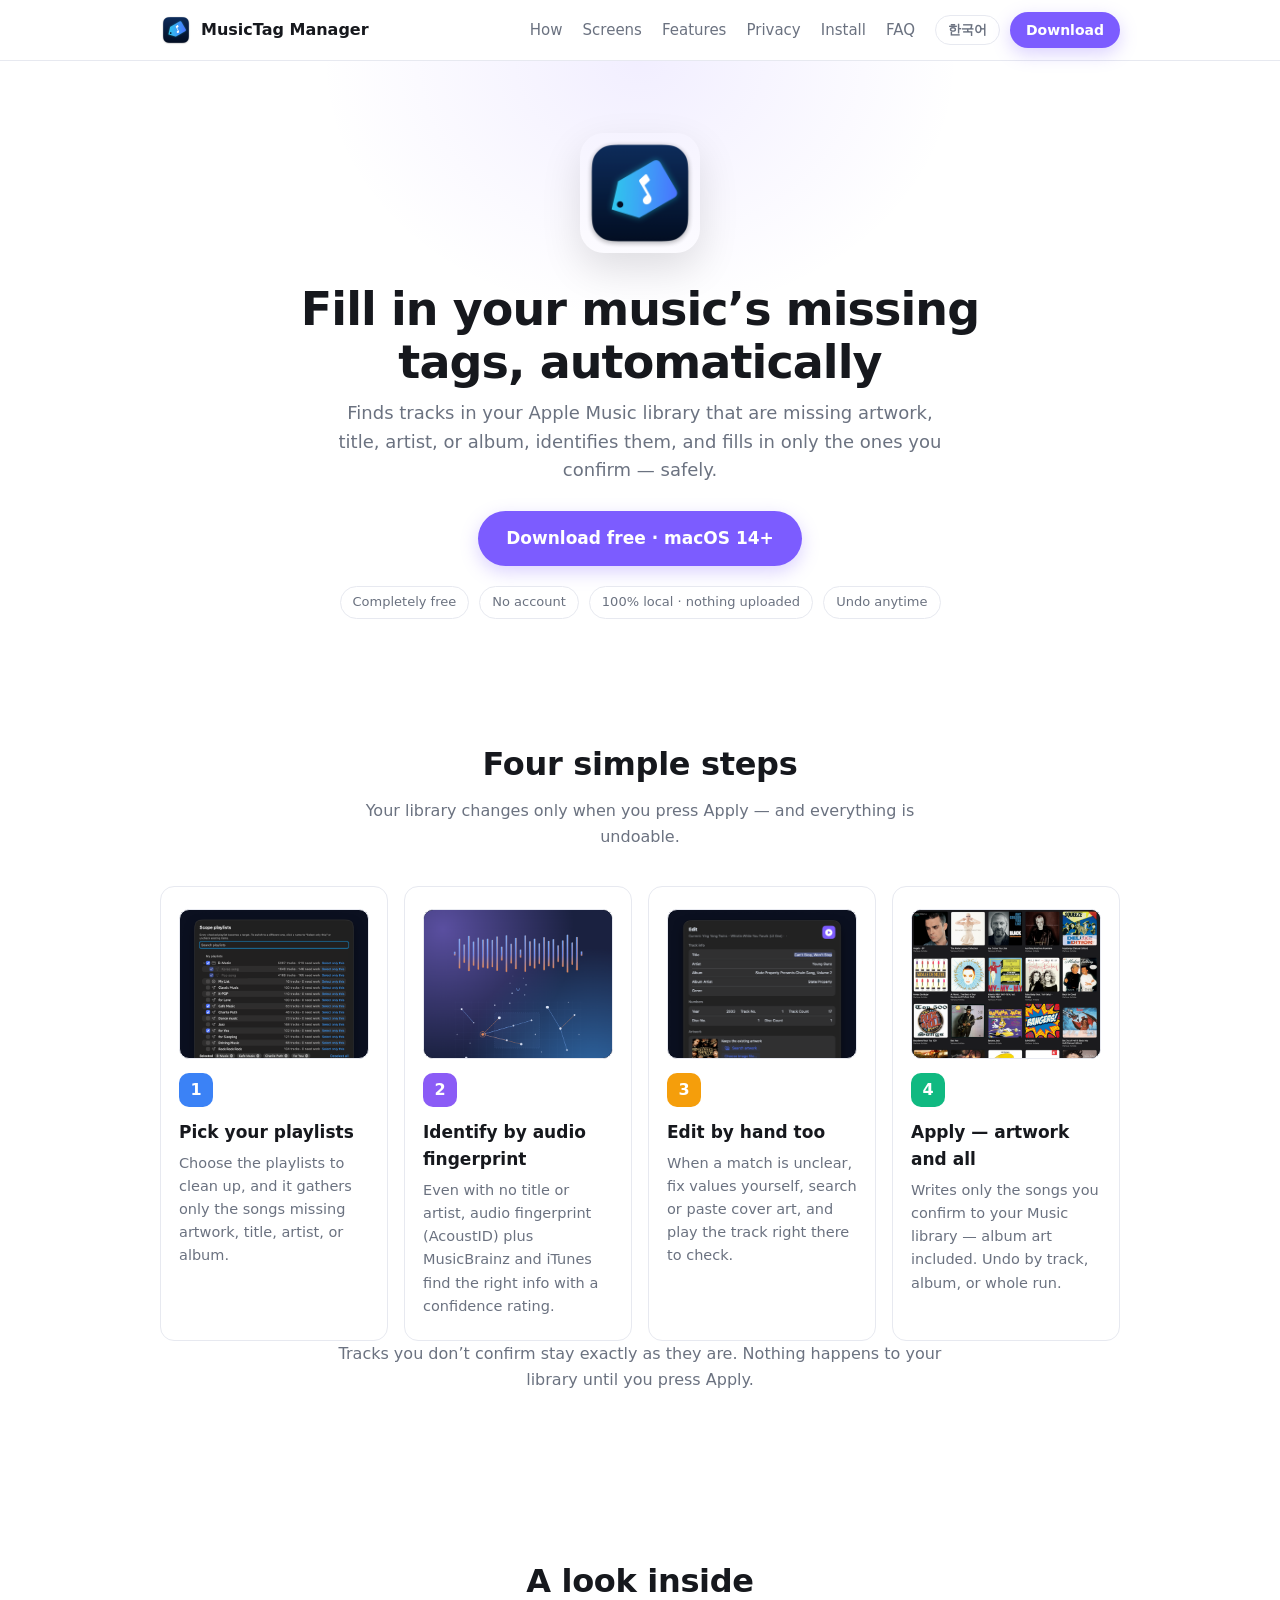
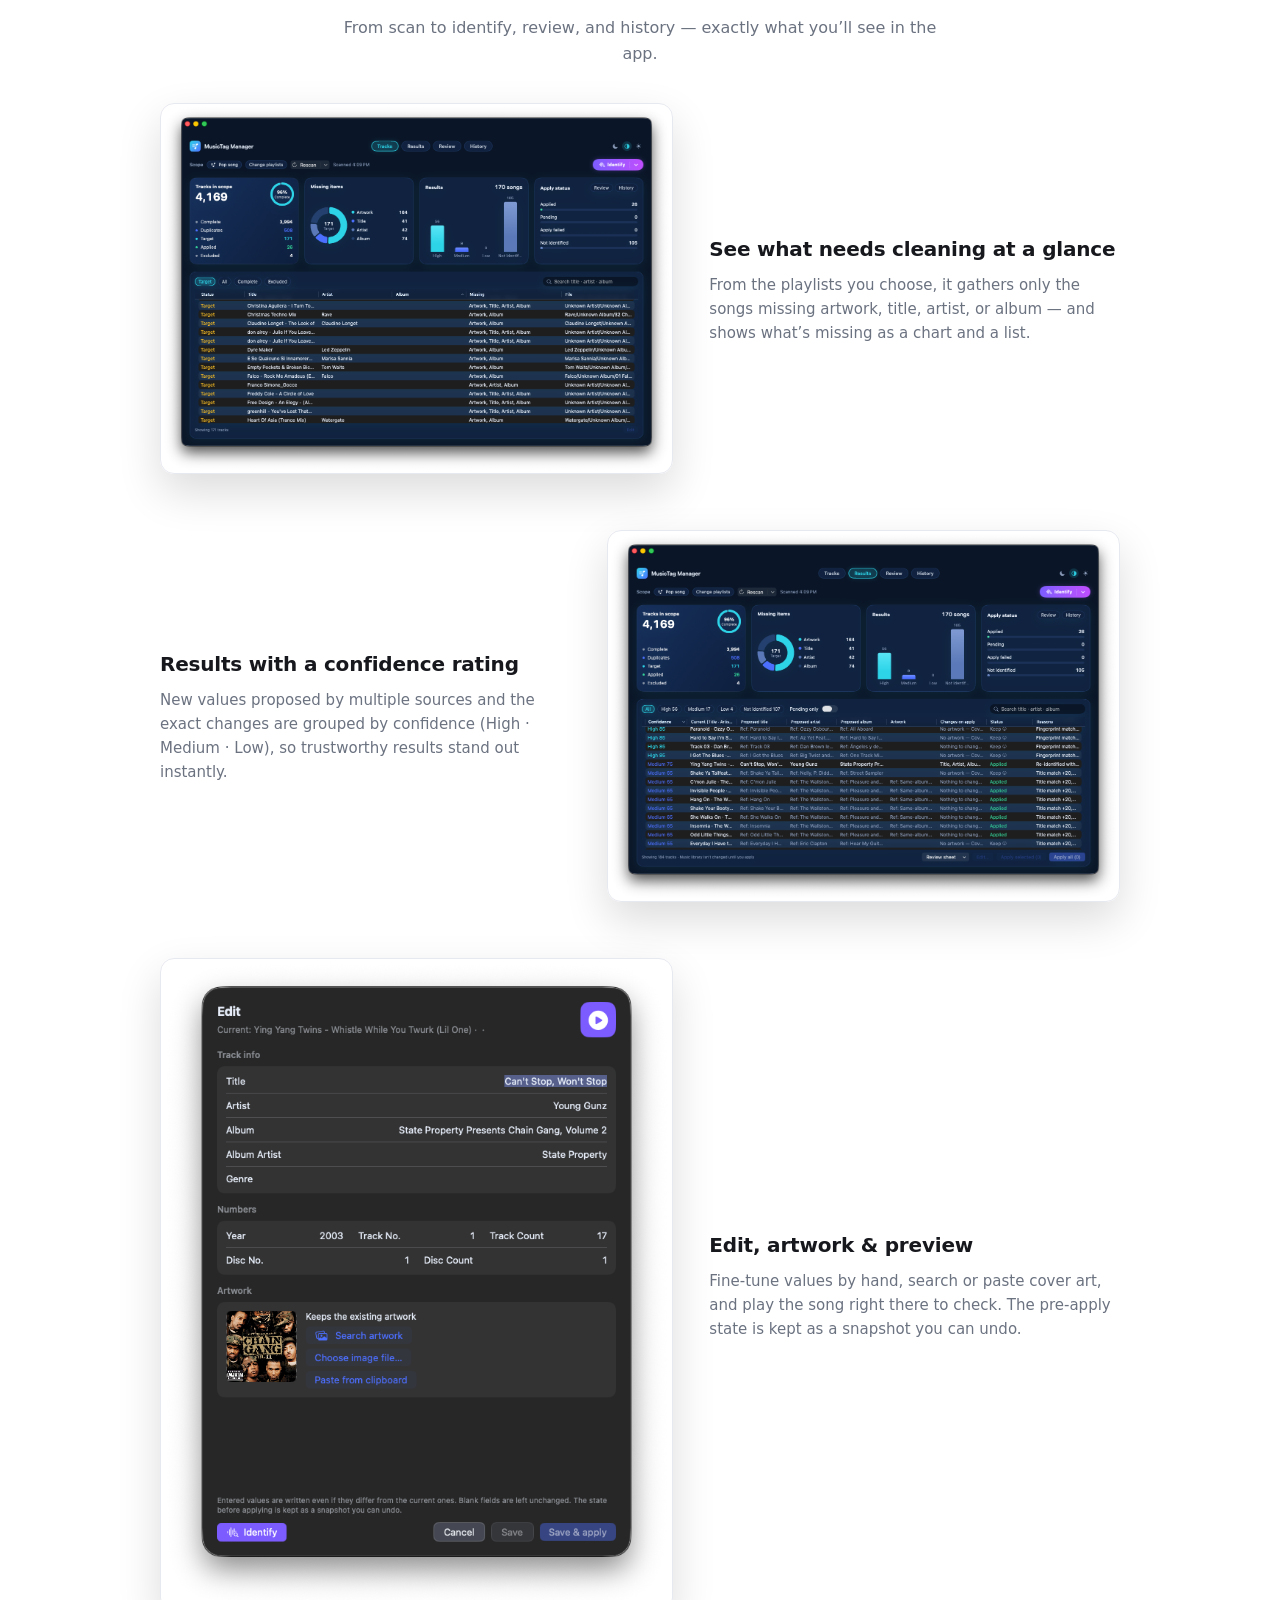
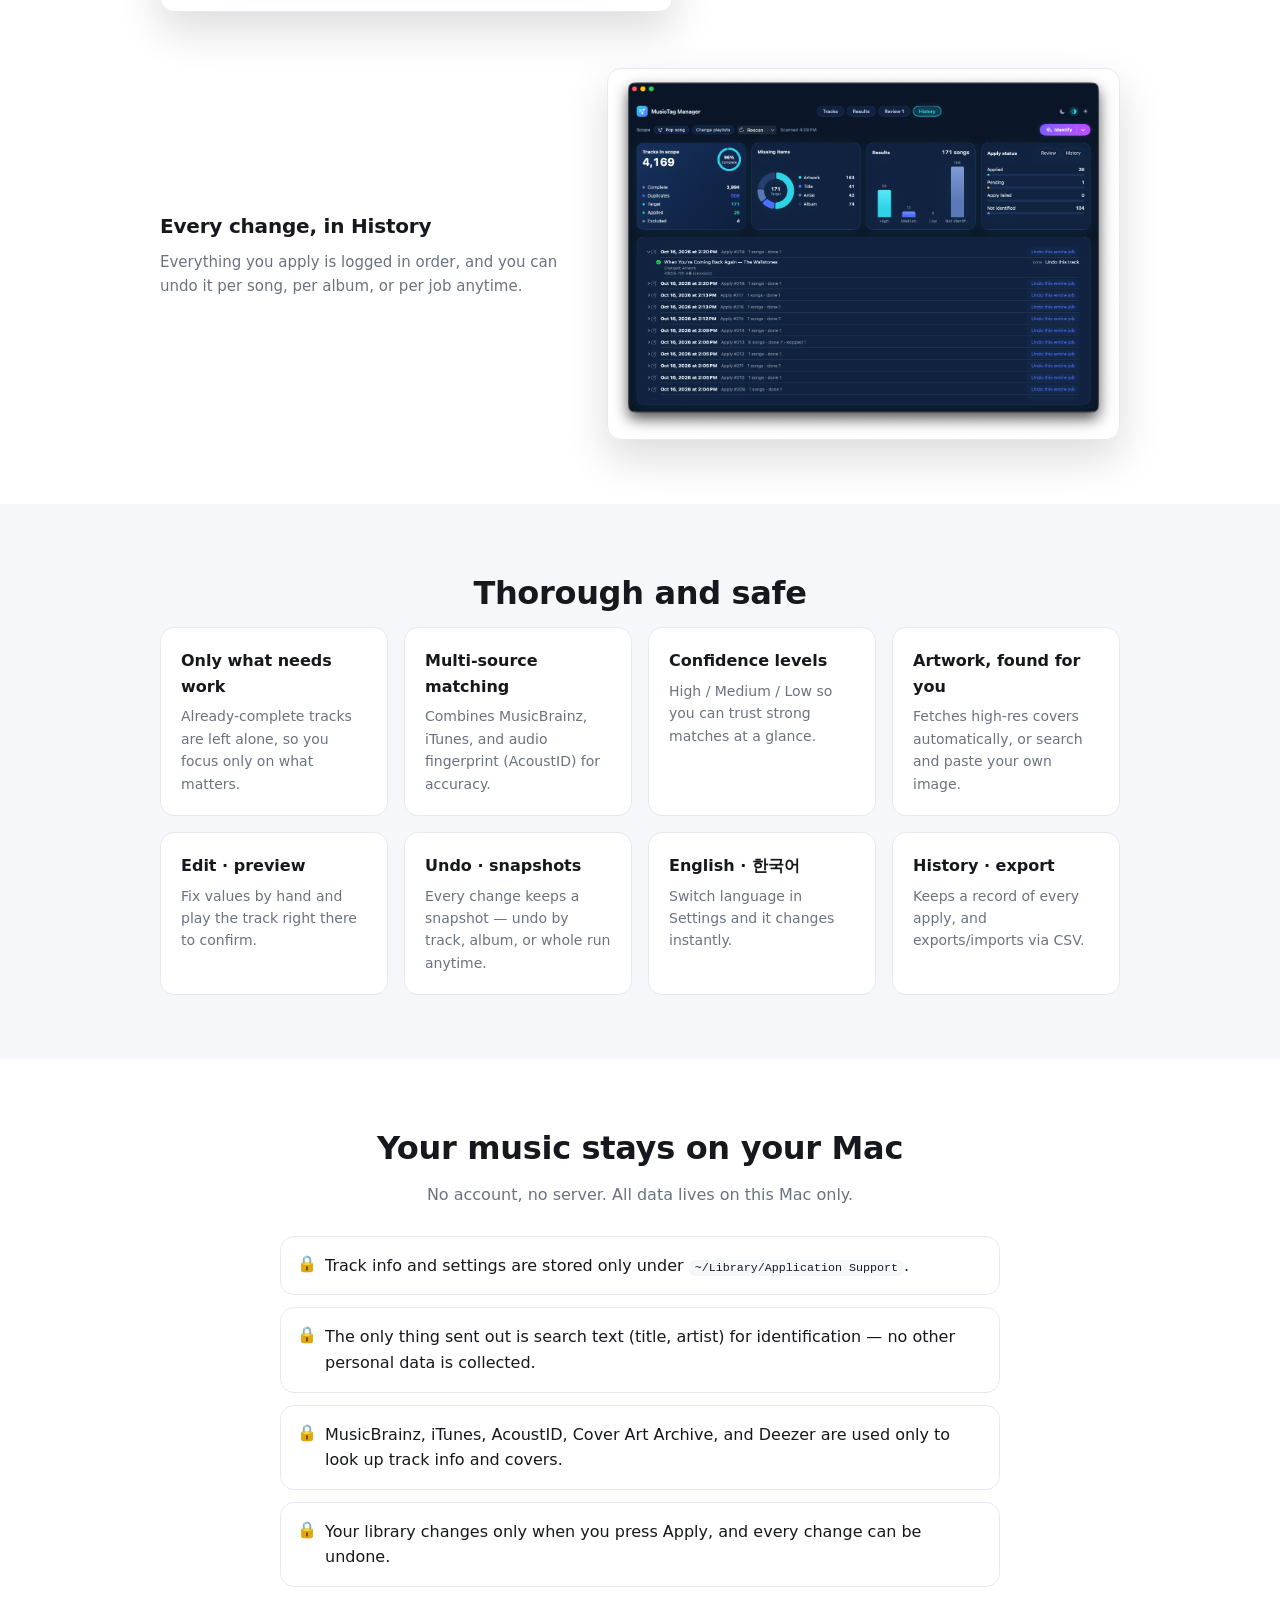
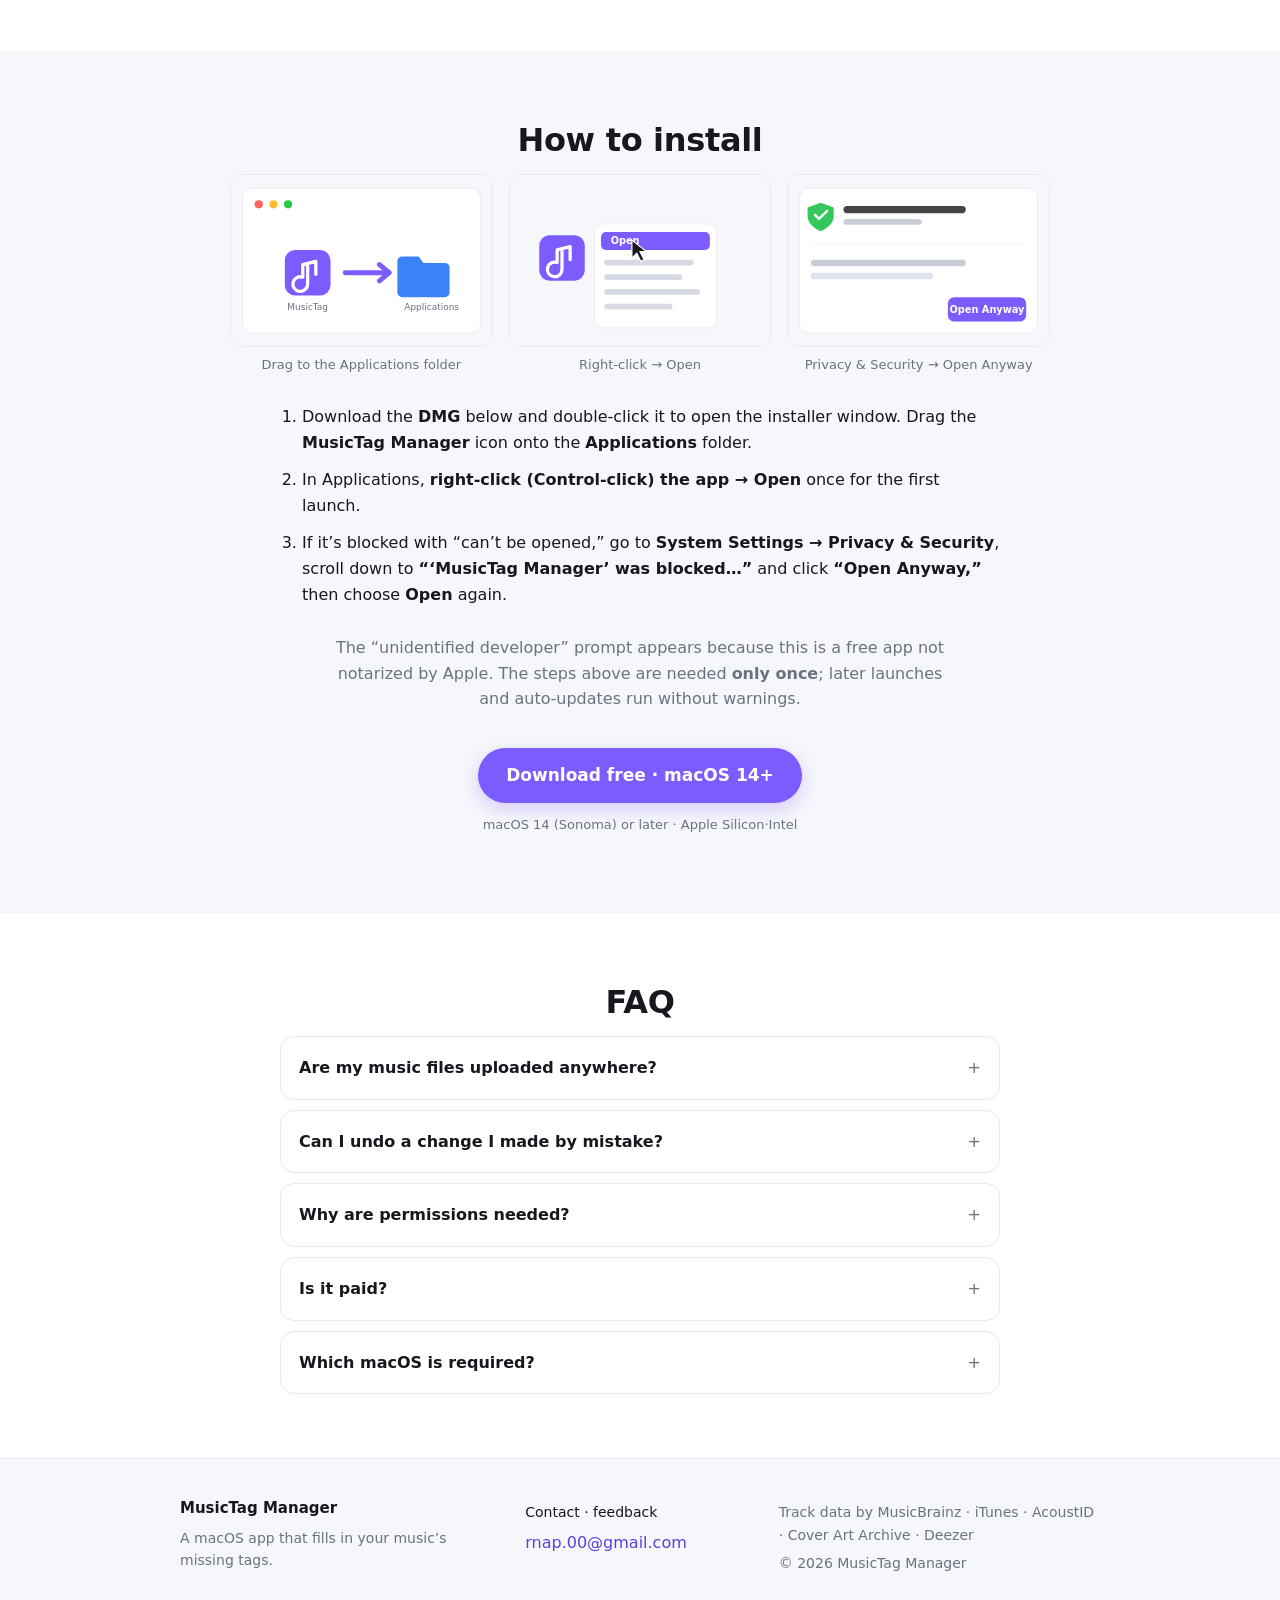
==== commit 6232d676: "website: reword all Korean copy to friendly 해요체; retitle how-it-works steps + add bottom note Co-Aut" ====
--- a/website/index.html
+++ b/website/index.html
@@ -3,10 +3,10 @@
 <head>
   <meta charset="UTF-8" />
   <meta name="viewport" content="width=device-width, initial-scale=1.0" />
-  <title>MusicTag Manager — 비어 있는 곡 정보를 알아서 채우다</title>
-  <meta name="description" content="Apple Music 보관함에서 앨범커버·제목·가수·앨범이 비어 있는 곡을 찾아 자동으로 식별하고, 확인한 곡만 안전하게 채워 주는 macOS 앱. 무료 · 계정 불필요 · 100% 로컬." />
+  <title>MusicTag Manager — 비어 있는 곡 정보, 알아서 채워드려요</title>
+  <meta name="description" content="Apple Music 보관함에서 앨범커버·제목·가수·앨범이 비어 있는 곡을 찾아 자동으로 식별하고, 확인한 곡만 안전하게 채워드려요. 무료 · 계정 불필요 · 100% 로컬." />
   <meta property="og:title" content="MusicTag Manager" />
-  <meta property="og:description" content="비어 있는 곡 정보를 알아서 채우는 macOS 앱. 무료 · 계정 불필요 · 100% 로컬." />
+  <meta property="og:description" content="비어 있는 곡 정보를 알아서 채워 주는 macOS 앱이에요. 무료 · 계정 불필요 · 100% 로컬." />
   <meta property="og:image" content="assets/icon.png" />
   <meta property="og:type" content="website" />
   <link rel="icon" href="assets/icon.png" />
@@ -36,8 +36,8 @@
     <!-- Hero -->
     <section class="hero">
       <img class="hero-icon" src="assets/icon.png" alt="MusicTag Manager" width="120" height="120" />
-      <h1 data-i18n="hero.title">비어 있는 곡 정보, 알아서 채우다</h1>
-      <p class="hero-sub" data-i18n="hero.sub">Apple Music 보관함에서 앨범커버·제목·가수·앨범이 비어 있는 곡을 찾아 자동으로 식별하고, 당신이 확인한 곡만 안전하게 채웁니다.</p>
+      <h1 data-i18n="hero.title">비어 있는 곡 정보, 알아서 채워드려요</h1>
+      <p class="hero-sub" data-i18n="hero.sub">Apple Music 보관함에서 앨범커버·제목·가수·앨범이 비어 있는 곡을 찾아 자동으로 식별하고, 확인한 곡만 안전하게 채워드려요.</p>
       <div class="hero-cta">
         <a class="btn btn-lg js-download" href="#install"><span data-i18n="hero.download">무료 다운로드</span> · macOS 14+</a>
       </div>
@@ -51,67 +51,68 @@
 
     <!-- How it works -->
     <section id="how" class="section">
-      <h2 data-i18n="how.title">네 단계로 끝</h2>
-      <p class="section-sub" data-i18n="how.sub">보관함은 ‘적용’을 누를 때만 바뀌고, 모든 변경은 되돌릴 수 있습니다.</p>
+      <h2 data-i18n="how.title">정리는 네 단계면 끝나요</h2>
+      <p class="section-sub" data-i18n="how.sub">마음에 안 드는 부분이 있어도 괜찮아요. 보관함은 ‘적용’을 누를 때만 바뀌고, 어떤 변경이든 언제든 되돌릴 수 있으니까요.</p>
       <ol class="steps">
         <li class="step">
           <img class="step-shot" src="assets/step-1-playlist.png" alt="" loading="lazy" />
           <div class="step-badge" style="--c:#3B82F6">1</div>
-          <h3 data-i18n="how.scan.t">플레이 리스트 선택</h3>
-          <p data-i18n="how.scan.d">정리할 플레이리스트를 고르면, 그 안에서 앨범커버·제목·가수·앨범이 비어 있는 곡만 추려 줍니다.</p>
+          <h3 data-i18n="how.scan.t">플레이리스트 고르기</h3>
+          <p data-i18n="how.scan.d">정리할 플레이리스트를 선택하면, 그 안에서 앨범 커버·제목·가수·앨범 정보가 비어 있는 곡만 골라 보여드려요.</p>
         </li>
         <li class="step">
           <img class="step-shot" src="assets/step-2-fingerprint.png" alt="" loading="lazy" />
           <div class="step-badge" style="--c:#8B5CF6">2</div>
-          <h3 data-i18n="how.identify.t">오디오 지문 식별</h3>
-          <p data-i18n="how.identify.d">제목·가수가 없어도 오디오 지문(AcoustID)과 MusicBrainz·iTunes로 올바른 정보를 신뢰도와 함께 찾습니다.</p>
+          <h3 data-i18n="how.identify.t">오디오 지문으로 찾기</h3>
+          <p data-i18n="how.identify.d">제목이나 가수가 없어도 괜찮아요. 오디오 지문(AcoustID)과 MusicBrainz·iTunes를 함께 조회해 올바른 정보를 신뢰도와 함께 찾아드려요.</p>
         </li>
         <li class="step">
           <img class="step-shot" src="assets/step-3-edit.png" alt="" loading="lazy" />
           <div class="step-badge" style="--c:#F59E0B">3</div>
-          <h3 data-i18n="how.review.t">직접 수정도 가능</h3>
-          <p data-i18n="how.review.d">식별이 애매하면 직접 값을 고치고, 커버를 검색·붙여넣고, 그 자리에서 재생해 확인할 수 있습니다.</p>
+          <h3 data-i18n="how.review.t">필요하면 직접 수정</h3>
+          <p data-i18n="how.review.d">식별 결과가 애매하면 값을 직접 고치고, 커버를 검색하거나 붙여넣고, 그 자리에서 바로 재생해 확인할 수 있어요.</p>
         </li>
         <li class="step">
           <img class="step-shot" src="assets/step-4-apply.png" alt="" loading="lazy" />
           <div class="step-badge" style="--c:#10B981">4</div>
-          <h3 data-i18n="how.apply.t">앨범아트까지 바로 적용</h3>
-          <p data-i18n="how.apply.d">확인한 곡만 Music 보관함에 기록합니다 — 앨범아트까지 한 번에. 곡·앨범·작업 단위로 되돌릴 수 있습니다.</p>
+          <h3 data-i18n="how.apply.t">앨범아트까지 한 번에</h3>
+          <p data-i18n="how.apply.d">확인한 곡만 Music 보관함에 기록해요. 앨범아트까지 함께 저장되고, 곡·앨범·작업 단위로 언제든 되돌릴 수 있어요.</p>
         </li>
       </ol>
+      <p class="section-sub" data-i18n="how.note">확인하지 않은 곡은 그대로 남아 있어요. ‘적용’을 누르기 전까지는 보관함에 아무 일도 일어나지 않습니다.</p>
     </section>
 
     <!-- Screenshots -->
     <section id="screens" class="section">
       <h2 data-i18n="screens.title">실제 화면 둘러보기</h2>
-      <p class="section-sub" data-i18n="screens.sub">스캔부터 식별·검토·이력까지, 앱에서 보게 될 화면 그대로입니다.</p>
+      <p class="section-sub" data-i18n="screens.sub">스캔부터 식별·검토·이력까지, 앱에서 보게 될 화면 그대로예요.</p>
       <div class="shots">
         <figure class="shot">
           <img src="assets/shot-scan.png" alt="정리 대상 스캔 화면" width="1392" height="1007" loading="lazy" />
           <figcaption>
             <h3 data-i18n="screens.scan.t">한눈에 보이는 정리 대상</h3>
-            <p data-i18n="screens.scan.d">선택한 플레이리스트에서 앨범커버·제목·가수·앨범이 비어 있는 곡만 추려, 무엇이 비었는지 그래프와 목록으로 보여 줍니다.</p>
+            <p data-i18n="screens.scan.d">선택한 플레이리스트에서 앨범커버·제목·가수·앨범이 비어 있는 곡만 추려, 무엇이 비었는지 그래프와 목록으로 보여드려요.</p>
           </figcaption>
         </figure>
         <figure class="shot">
           <img src="assets/shot-results.png" alt="식별 결과 화면" width="1392" height="1007" loading="lazy" />
           <figcaption>
             <h3 data-i18n="screens.results.t">식별 결과를 신뢰도와 함께</h3>
-            <p data-i18n="screens.results.d">여러 소스가 제안한 새 값과 바뀔 내용을 신뢰도(높음·보통·낮음)별로 정리해, 믿을 수 있는 결과를 한눈에 확인합니다.</p>
+            <p data-i18n="screens.results.d">여러 소스가 제안한 새 값과 바뀔 내용을 신뢰도(높음·보통·낮음)별로 정리해, 믿을 수 있는 결과를 한눈에 확인할 수 있어요.</p>
           </figcaption>
         </figure>
         <figure class="shot">
           <img src="assets/shot-edit.png" alt="직접 수정 화면" width="692" height="882" loading="lazy" />
           <figcaption>
             <h3 data-i18n="screens.edit.t">직접 수정 · 앨범커버 · 미리 듣기</h3>
-            <p data-i18n="screens.edit.d">값을 손으로 다듬고, 커버를 검색하거나 붙여 넣고, 그 자리에서 곡을 재생해 확인합니다. 적용 전 상태는 스냅샷으로 남아 되돌릴 수 있습니다.</p>
+            <p data-i18n="screens.edit.d">값을 손으로 다듬고, 커버를 검색하거나 붙여 넣고, 그 자리에서 곡을 재생해 확인할 수 있어요. 적용 전 상태는 스냅샷으로 남아 되돌릴 수 있어요.</p>
           </figcaption>
         </figure>
         <figure class="shot">
           <img src="assets/shot-history.png" alt="작업 이력 화면" width="1392" height="1007" loading="lazy" />
           <figcaption>
             <h3 data-i18n="screens.history.t">모든 변경은 작업 이력에</h3>
-            <p data-i18n="screens.history.d">적용한 내용이 시간순으로 기록되고, 곡·앨범·작업 단위로 언제든 되돌릴 수 있습니다.</p>
+            <p data-i18n="screens.history.d">적용한 내용이 시간순으로 기록되고, 곡·앨범·작업 단위로 언제든 되돌릴 수 있어요.</p>
           </figcaption>
         </figure>
       </div>
@@ -123,48 +124,48 @@
       <div class="cards">
         <div class="card">
           <h3 data-i18n="feat.scan.t">빈 항목만 콕 집어</h3>
-          <p data-i18n="feat.scan.d">이미 완비된 곡은 건드리지 않아, 손봐야 할 곡에만 집중합니다.</p>
+          <p data-i18n="feat.scan.d">이미 완비된 곡은 건드리지 않아, 손봐야 할 곡에만 집중해요.</p>
         </div>
         <div class="card">
           <h3 data-i18n="feat.sources.t">여러 소스로 식별</h3>
-          <p data-i18n="feat.sources.d">MusicBrainz·iTunes·오디오 지문(AcoustID)을 함께 써서 더 정확하게 찾습니다.</p>
+          <p data-i18n="feat.sources.d">MusicBrainz·iTunes·오디오 지문(AcoustID)을 함께 써서 더 정확하게 찾아드려요.</p>
         </div>
         <div class="card">
           <h3 data-i18n="feat.confidence.t">신뢰도 표시</h3>
-          <p data-i18n="feat.confidence.d">높음·보통·낮음으로 표시돼 확실한 결과를 한눈에 믿고 쓸 수 있습니다.</p>
+          <p data-i18n="feat.confidence.d">높음·보통·낮음으로 표시돼 확실한 결과를 한눈에 믿고 쓸 수 있어요.</p>
         </div>
         <div class="card">
           <h3 data-i18n="feat.artwork.t">앨범커버 자동·검색</h3>
-          <p data-i18n="feat.artwork.d">고해상도 커버를 자동으로 찾고, 직접 검색하거나 이미지를 붙여 넣을 수도 있습니다.</p>
+          <p data-i18n="feat.artwork.d">고해상도 커버를 자동으로 찾고, 직접 검색하거나 이미지를 붙여 넣을 수도 있어요.</p>
         </div>
         <div class="card">
           <h3 data-i18n="feat.edit.t">직접 수정 · 미리 듣기</h3>
-          <p data-i18n="feat.edit.d">값을 손으로 고치고, 그 자리에서 곡을 재생해 확인할 수 있습니다.</p>
+          <p data-i18n="feat.edit.d">값을 손으로 고치고, 그 자리에서 곡을 재생해 확인할 수 있어요.</p>
         </div>
         <div class="card">
           <h3 data-i18n="feat.undo.t">되돌리기 · 스냅샷</h3>
-          <p data-i18n="feat.undo.d">적용 전 상태를 스냅샷으로 남겨, 곡·앨범·작업 단위로 언제든 되돌립니다.</p>
+          <p data-i18n="feat.undo.d">적용 전 상태를 스냅샷으로 남겨, 곡·앨범·작업 단위로 언제든 되돌릴 수 있어요.</p>
         </div>
         <div class="card">
           <h3 data-i18n="feat.lang.t">한국어 · English</h3>
-          <p data-i18n="feat.lang.d">설정에서 언어를 바꾸면 즉시 전환됩니다.</p>
+          <p data-i18n="feat.lang.d">설정에서 언어를 바꾸면 즉시 바뀌어요.</p>
         </div>
         <div class="card">
           <h3 data-i18n="feat.history.t">작업 이력 · 내보내기</h3>
-          <p data-i18n="feat.history.d">모든 적용 기록을 남기고, CSV로 내보내거나 가져올 수 있습니다.</p>
+          <p data-i18n="feat.history.d">모든 적용 기록을 남기고, CSV로 내보내거나 가져올 수 있어요.</p>
         </div>
       </div>
     </section>
 
     <!-- Privacy -->
     <section id="privacy" class="section">
-      <h2 data-i18n="priv.title">당신의 음악은 당신의 기기에</h2>
-      <p class="section-sub center" data-i18n="priv.sub">계정도, 서버도 없습니다. 모든 데이터는 이 Mac에만 저장됩니다.</p>
+      <h2 data-i18n="priv.title">내 음악은 내 기기에</h2>
+      <p class="section-sub center" data-i18n="priv.sub">계정도, 서버도 없어요. 모든 데이터는 이 Mac에만 저장돼요.</p>
       <ul class="priv-list">
-        <li data-i18n="priv.1">곡 정보와 설정은 <code>~/Library/Application&nbsp;Support</code> 아래에만 저장됩니다.</li>
-        <li data-i18n="priv.2">외부로 보내는 것은 식별을 위한 제목·가수 등 검색어뿐이며, 그 외 개인정보는 수집하지 않습니다.</li>
-        <li data-i18n="priv.3">MusicBrainz·iTunes·AcoustID·Cover Art Archive·Deezer는 곡 정보와 커버를 조회하는 데만 쓰입니다.</li>
-        <li data-i18n="priv.4">보관함은 당신이 ‘적용’을 누를 때만 바뀌고, 언제든 되돌릴 수 있습니다.</li>
+        <li data-i18n="priv.1">곡 정보와 설정은 <code>~/Library/Application&nbsp;Support</code> 아래에만 저장돼요.</li>
+        <li data-i18n="priv.2">외부로 보내는 것은 식별을 위한 제목·가수 등 검색어뿐이고, 그 외 개인정보는 수집하지 않아요.</li>
+        <li data-i18n="priv.3">MusicBrainz·iTunes·AcoustID·Cover Art Archive·Deezer는 곡 정보와 커버를 조회하는 데만 쓰여요.</li>
+        <li data-i18n="priv.4">보관함은 ‘적용’을 누를 때만 바뀌고, 언제든 되돌릴 수 있어요.</li>
       </ul>
     </section>
 
@@ -186,11 +187,11 @@
         </figure>
       </div>
       <ol class="install-steps">
-        <li><span data-i18n="install.1">아래 버튼으로 <b>DMG</b>를 내려받아 두 번 클릭하면 설치 창이 열립니다. <b>MusicTag&nbsp;Manager</b> 아이콘을 <b>응용 프로그램</b> 폴더로 끌어다 놓습니다.</span></li>
-        <li><span data-i18n="install.2">응용 프로그램에서 앱을 <b>우클릭(Control‑클릭) → 열기</b>로 처음 한 번 실행합니다.</span></li>
-        <li><span data-i18n="install.3">“열 수 없습니다”라고 차단되면 <b>시스템 설정 → 개인정보 보호 및 보안</b>으로 가서, 맨 아래 <b>“‘MusicTag&nbsp;Manager’은(는) 확인되지 않은 개발자…”</b> 옆의 <b>“확인 없이 열기”</b>를 누르고 다시 <b>열기</b>를 선택합니다.</span></li>
+        <li><span data-i18n="install.1">아래 버튼으로 <b>DMG</b>를 내려받아 두 번 클릭하면 설치 창이 열려요. <b>MusicTag&nbsp;Manager</b> 아이콘을 <b>응용 프로그램</b> 폴더로 끌어다 놓으세요.</span></li>
+        <li><span data-i18n="install.2">응용 프로그램에서 앱을 <b>우클릭(Control‑클릭) → 열기</b>로 처음 한 번 실행하세요.</span></li>
+        <li><span data-i18n="install.3">“열 수 없습니다”라고 차단되면 <b>시스템 설정 → 개인정보 보호 및 보안</b>으로 가서, 맨 아래 <b>“‘MusicTag&nbsp;Manager’은(는) 확인되지 않은 개발자…”</b> 옆의 <b>“확인 없이 열기”</b>를 누르고 다시 <b>열기</b>를 선택하세요.</span></li>
       </ol>
-      <p class="section-sub" data-i18n="install.note">‘확인되지 않은 개발자’ 안내는 Apple 공증을 거치지 않은 무료 앱이라 나타나며, 위 과정은 <b>최초 1회</b>만 필요합니다. 이후 실행과 자동 업데이트는 경고 없이 진행됩니다.</p>
+      <p class="section-sub" data-i18n="install.note">‘확인되지 않은 개발자’ 안내는 Apple 공증을 거치지 않은 무료 앱이라 나타나고, 위 과정은 <b>최초 1회</b>만 하면 돼요. 이후 실행과 자동 업데이트는 경고 없이 진행돼요.</p>
       <div class="install-cta">
         <a class="btn btn-lg js-download" href="#"><span data-i18n="hero.download">무료 다운로드</span> · macOS 14+</a>
         <p class="req" data-i18n="install.req">macOS 14(Sonoma) 이상 · Apple&nbsp;Silicon·Intel</p>
@@ -203,23 +204,23 @@
       <div class="faq">
         <details>
           <summary data-i18n="faq.q1">내 음악 파일이 외부로 전송되나요?</summary>
-          <p data-i18n="faq.a1">아니요. 오디오 파일은 기기를 벗어나지 않습니다. 식별을 위해 제목·가수 같은 텍스트 검색어와 오디오 지문(해시)만 조회에 사용됩니다.</p>
+          <p data-i18n="faq.a1">아니요. 오디오 파일은 기기를 벗어나지 않아요. 식별을 위해 제목·가수 같은 텍스트 검색어와 오디오 지문(해시)만 조회에 사용해요.</p>
         </details>
         <details>
           <summary data-i18n="faq.q2">실수로 바꾼 걸 되돌릴 수 있나요?</summary>
-          <p data-i18n="faq.a2">네. 적용 전 상태를 스냅샷으로 남겨, 곡·앨범·작업 단위로 언제든 되돌릴 수 있습니다.</p>
+          <p data-i18n="faq.a2">네. 적용 전 상태를 스냅샷으로 남겨서, 곡·앨범·작업 단위로 언제든 되돌릴 수 있어요.</p>
         </details>
         <details>
           <summary data-i18n="faq.q3">왜 권한이 필요한가요?</summary>
-          <p data-i18n="faq.a3">보관함의 곡 정보를 ‘읽기’ 위해 미디어 접근, 변경을 ‘쓰기’ 위해 Music 앱 제어 권한이 필요합니다. 두 권한 모두 Mac 안에서만 쓰입니다.</p>
+          <p data-i18n="faq.a3">보관함의 곡 정보를 ‘읽기’ 위해 미디어 접근 권한이, 변경을 ‘쓰기’ 위해 Music 앱 제어 권한이 필요해요. 두 권한 모두 Mac 안에서만 쓰여요.</p>
         </details>
         <details>
           <summary data-i18n="faq.q4">유료인가요?</summary>
-          <p data-i18n="faq.a4">무료입니다. 계정 생성이나 개인정보 제공도 필요 없습니다.</p>
+          <p data-i18n="faq.a4">무료예요. 계정 생성이나 개인정보 제공도 필요 없어요.</p>
         </details>
         <details>
           <summary data-i18n="faq.q5">어떤 macOS가 필요한가요?</summary>
-          <p data-i18n="faq.a5">macOS 14 (Sonoma) 이상에서 동작합니다. Apple Silicon과 Intel 모두 지원합니다.</p>
+          <p data-i18n="faq.a5">macOS 14(Sonoma) 이상에서 동작해요. Apple Silicon과 Intel 모두 지원해요.</p>
         </details>
       </div>
     </section>
@@ -229,7 +230,7 @@
     <div class="footer-inner">
       <div>
         <strong>MusicTag Manager</strong>
-        <p class="muted" data-i18n="footer.tag">비어 있는 곡 정보를 알아서 채우는 macOS 앱.</p>
+        <p class="muted" data-i18n="footer.tag">비어 있는 곡 정보를 알아서 채워 주는 macOS 앱이에요.</p>
       </div>
       <div>
         <p data-i18n="footer.contact">문의·피드백</p>
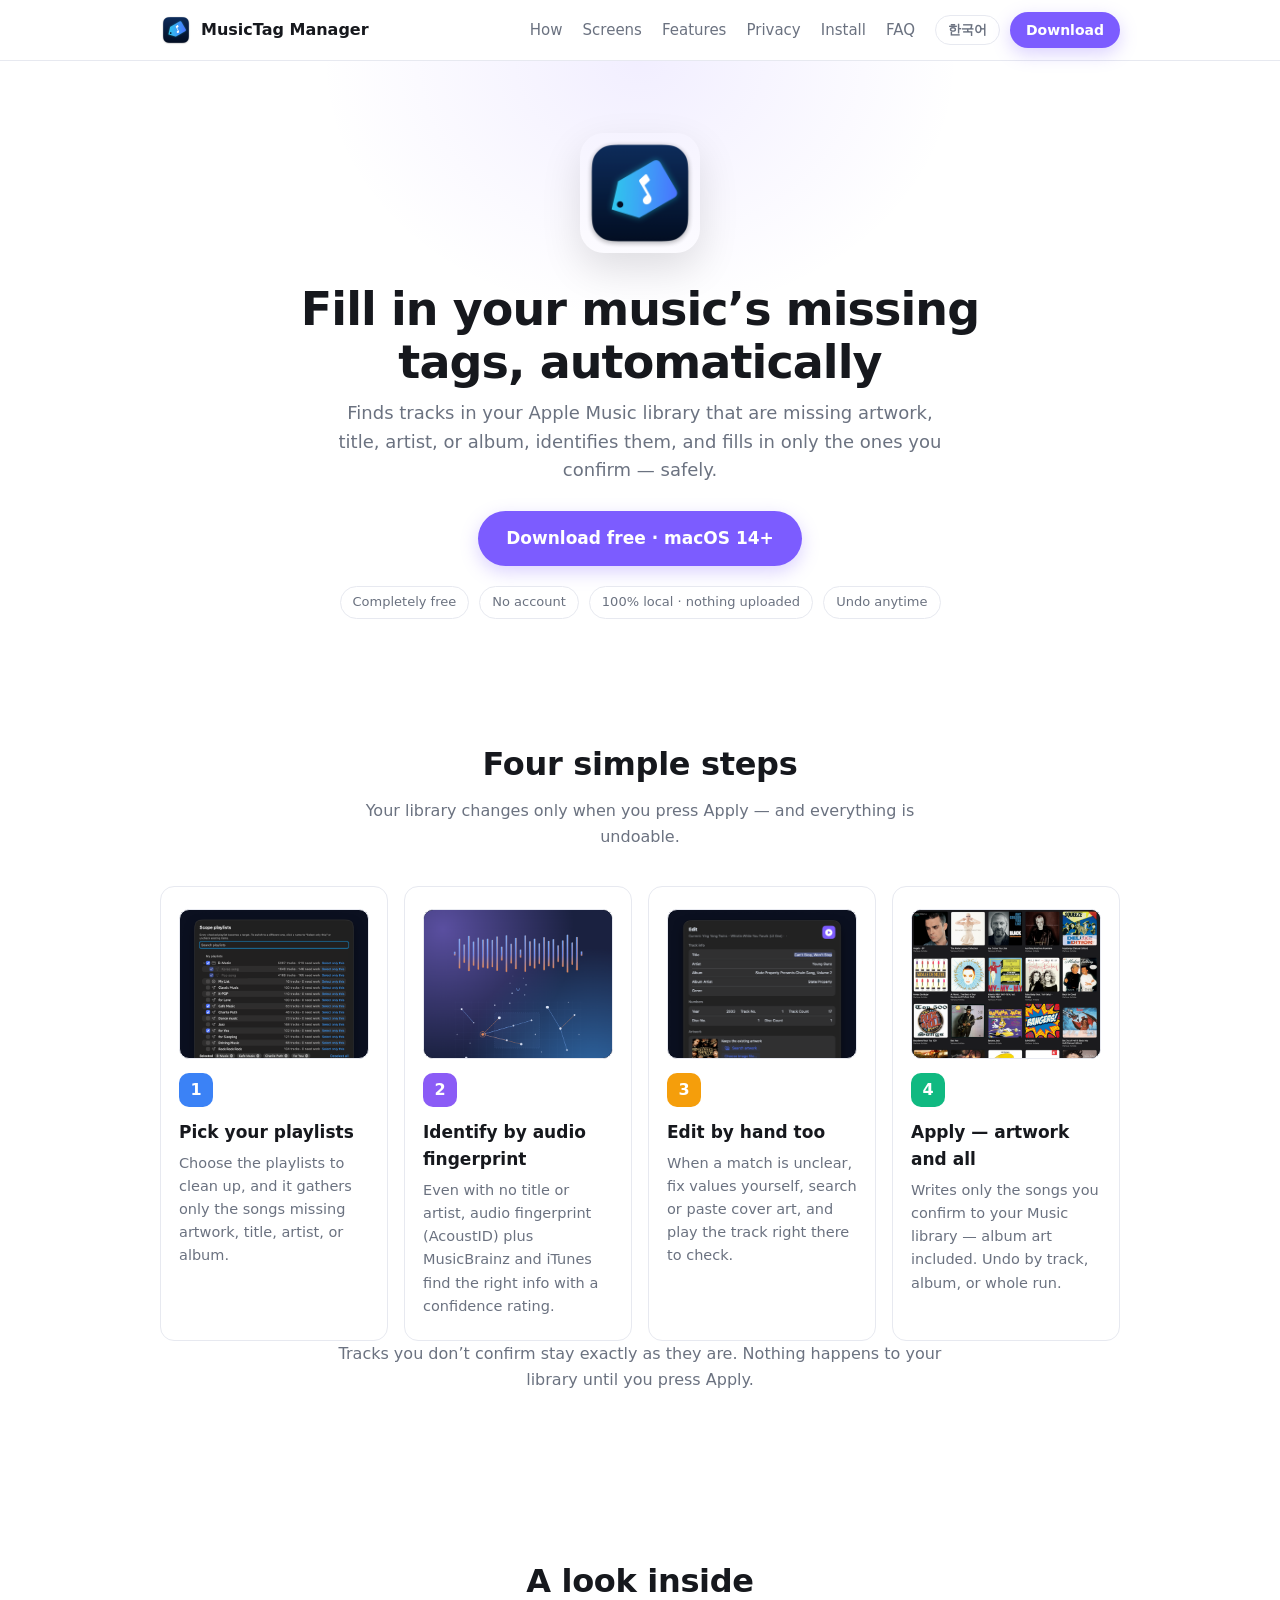
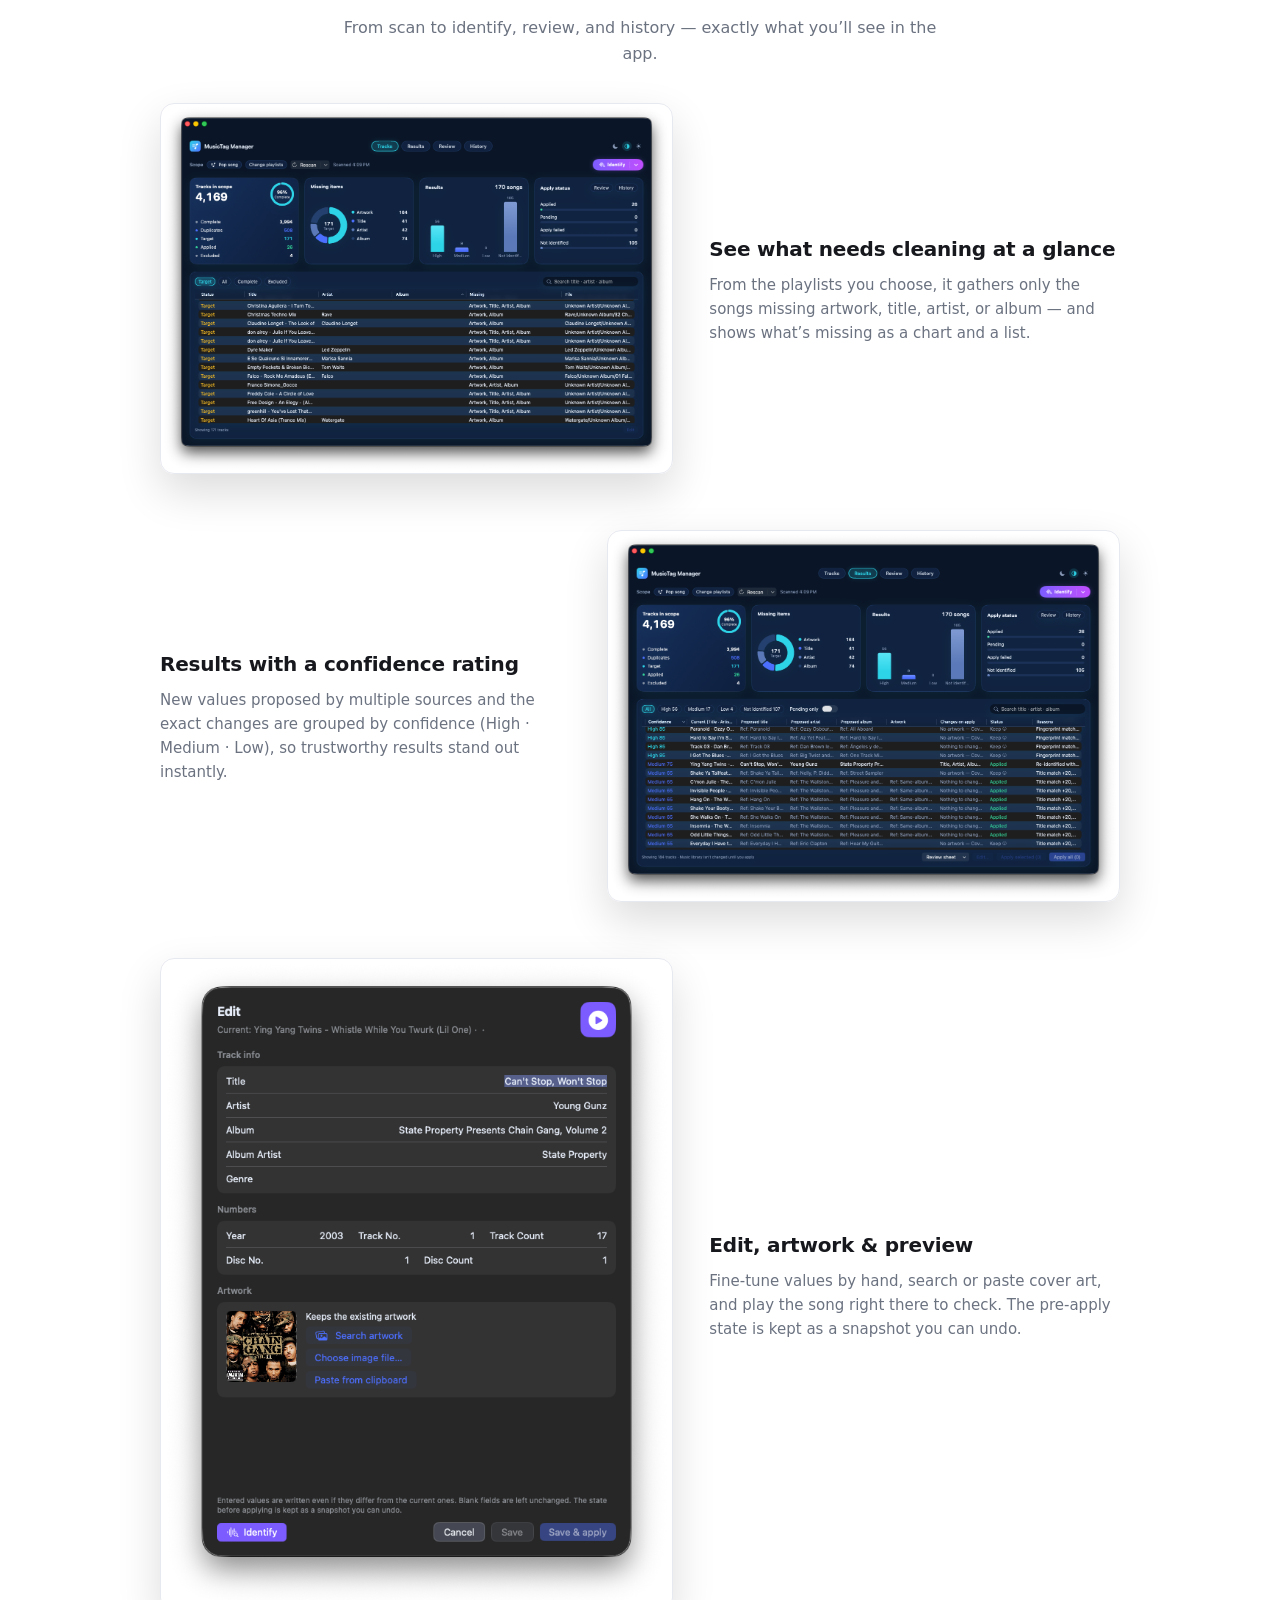
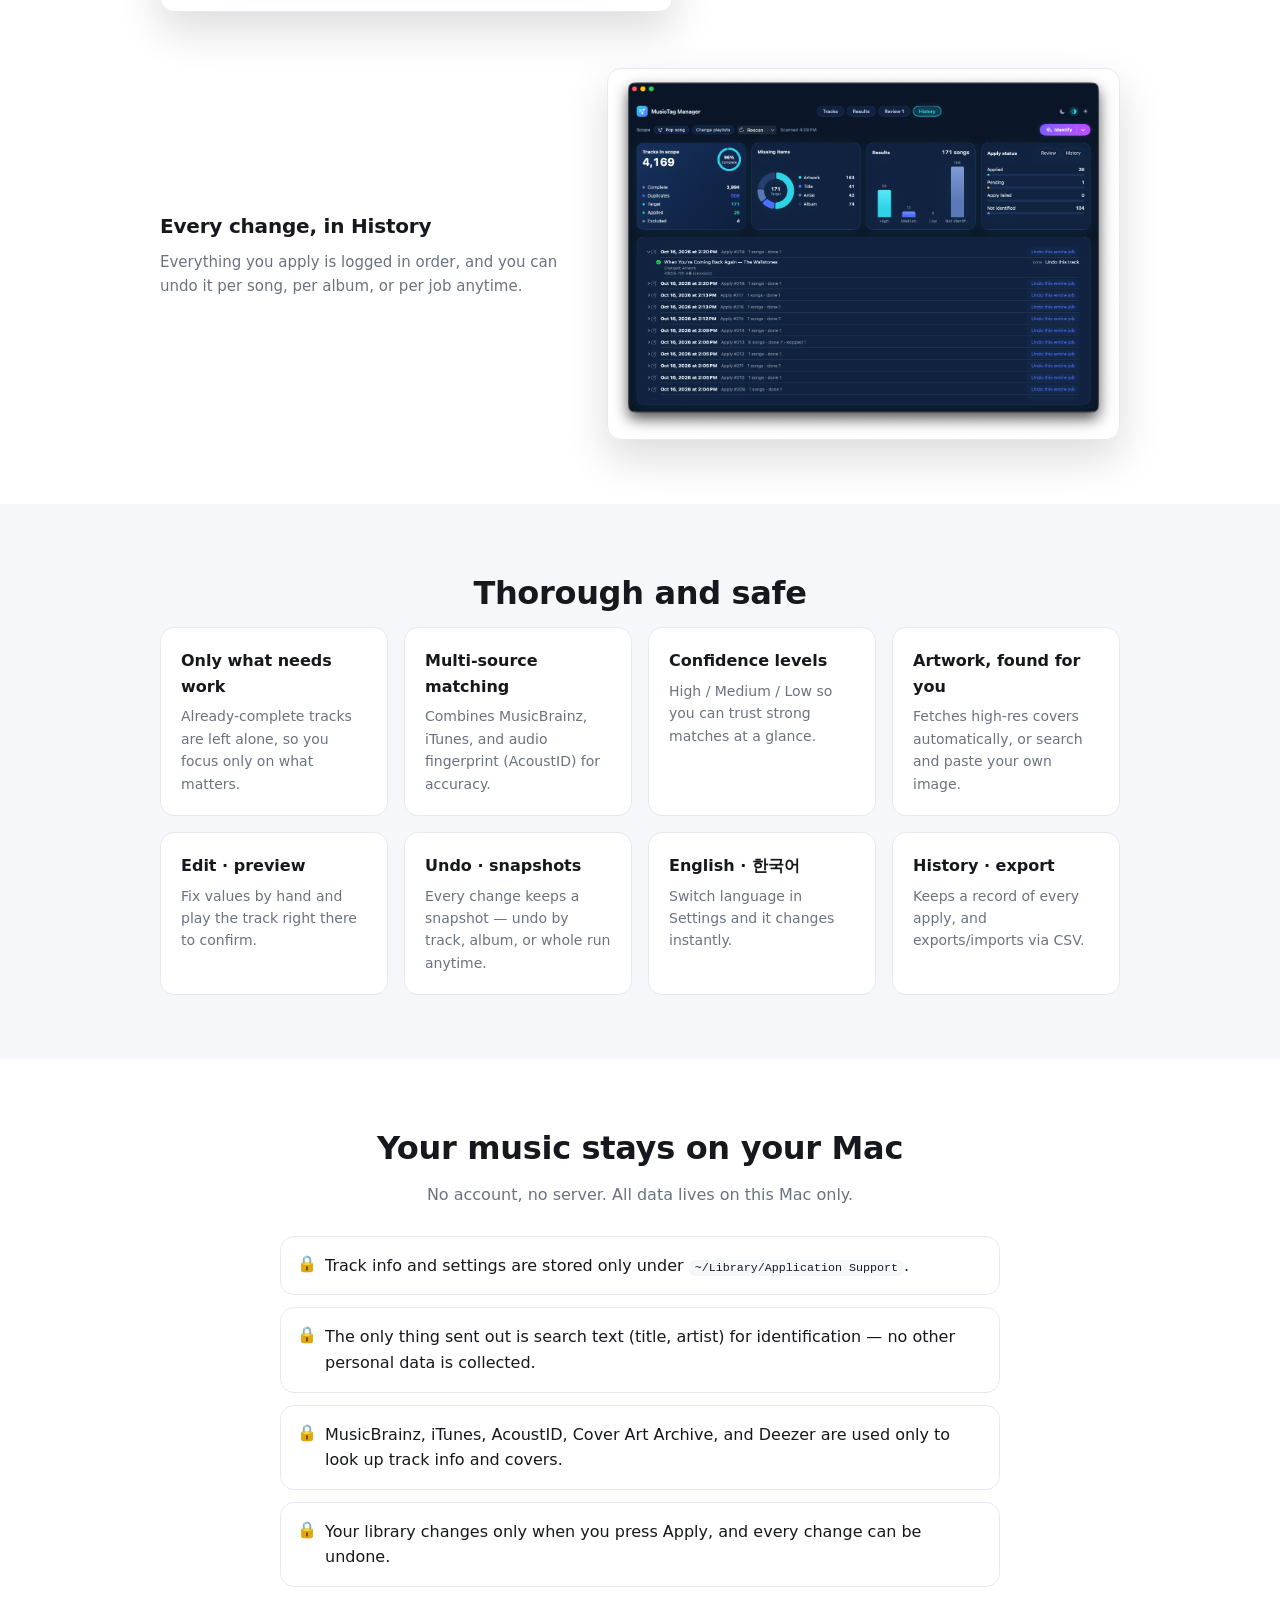
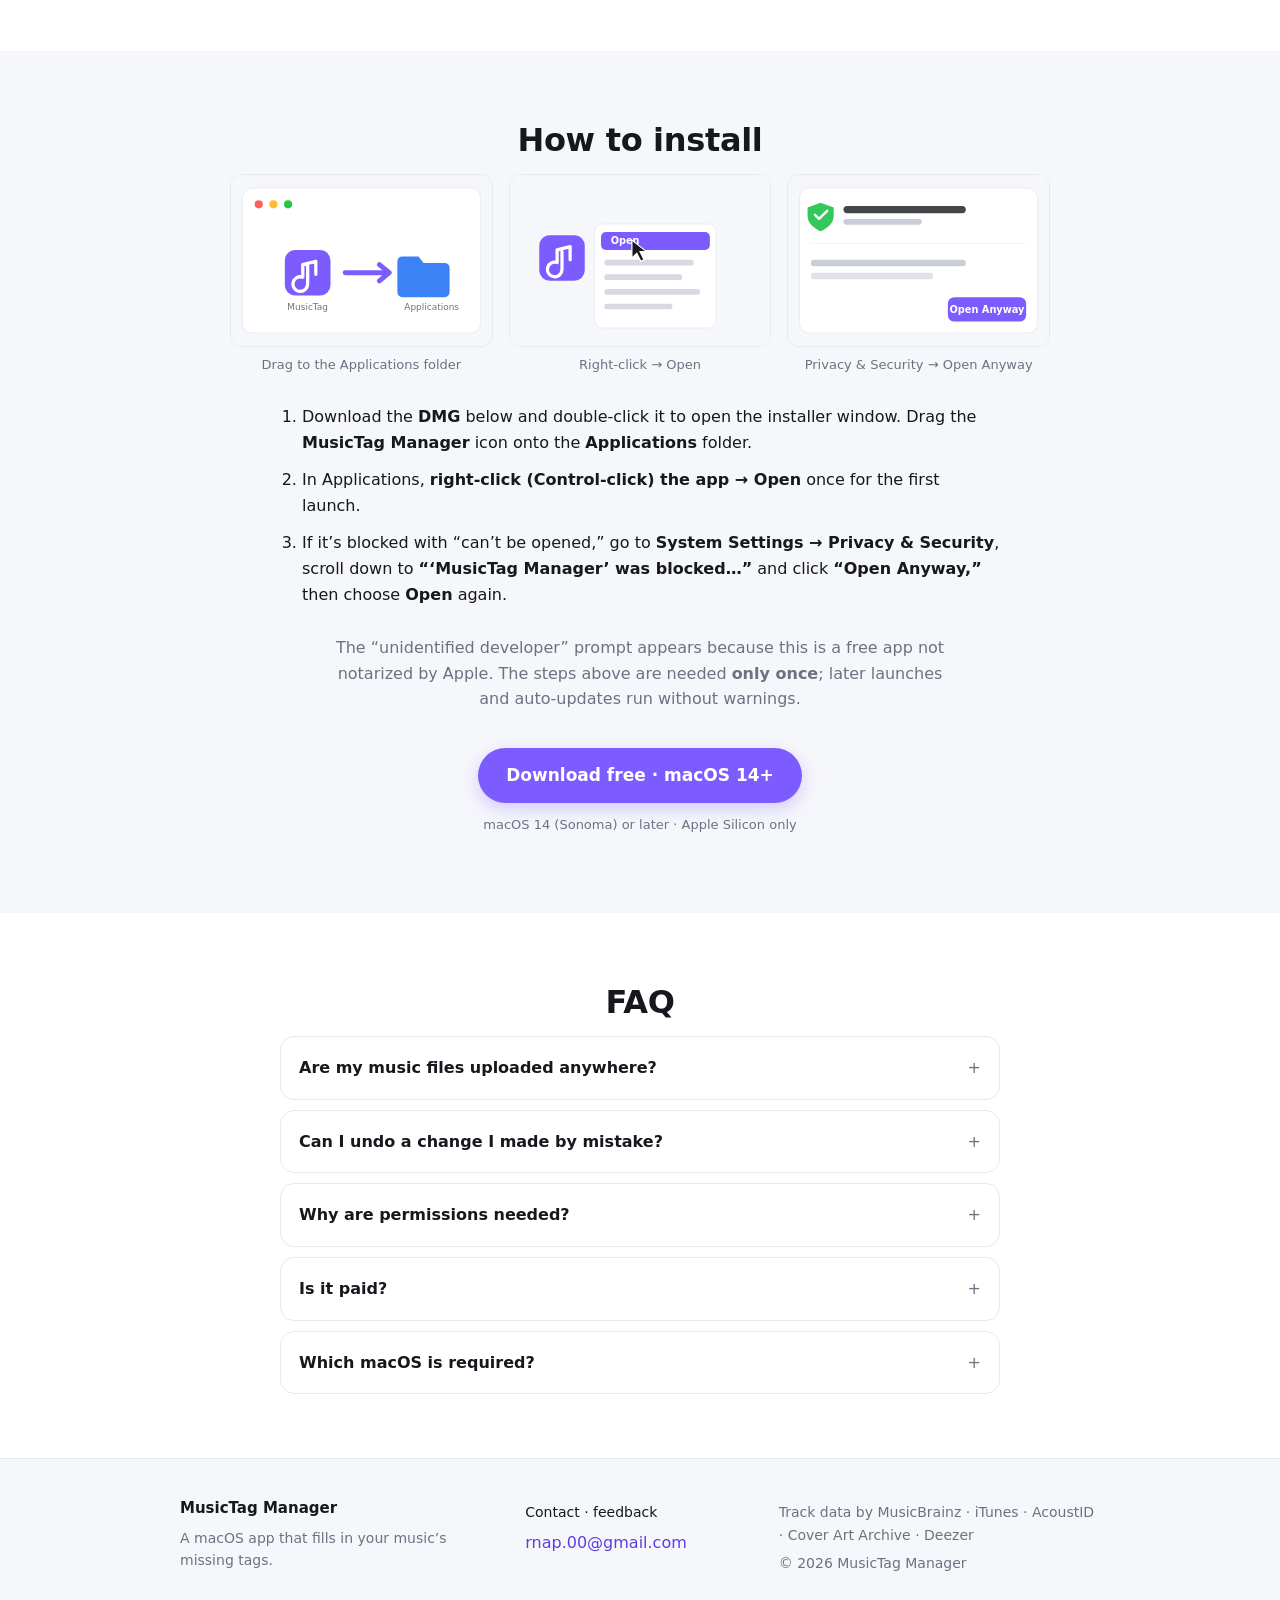
==== commit e0d656c3: "release 1.0.3: 파일 삭제, 작업 중지, QA 수정, 상단 탭 디자인" ====
--- a/website/index.html
+++ b/website/index.html
@@ -194,7 +194,7 @@
       <p class="section-sub" data-i18n="install.note">‘확인되지 않은 개발자’ 안내는 Apple 공증을 거치지 않은 무료 앱이라 나타나고, 위 과정은 <b>최초 1회</b>만 하면 돼요. 이후 실행과 자동 업데이트는 경고 없이 진행돼요.</p>
       <div class="install-cta">
         <a class="btn btn-lg js-download" href="#"><span data-i18n="hero.download">무료 다운로드</span> · macOS 14+</a>
-        <p class="req" data-i18n="install.req">macOS 14(Sonoma) 이상 · Apple&nbsp;Silicon·Intel</p>
+        <p class="req" data-i18n="install.req">macOS 14(Sonoma) 이상 · Apple&nbsp;Silicon 전용</p>
       </div>
     </section>
 
@@ -220,7 +220,7 @@
         </details>
         <details>
           <summary data-i18n="faq.q5">어떤 macOS가 필요한가요?</summary>
-          <p data-i18n="faq.a5">macOS 14(Sonoma) 이상에서 동작해요. Apple Silicon과 Intel 모두 지원해요.</p>
+          <p data-i18n="faq.a5">macOS 14(Sonoma) 이상, Apple Silicon(M1 이후) Mac에서 동작해요. Intel Mac은 아직 지원하지 않아요.</p>
         </details>
       </div>
     </section>
